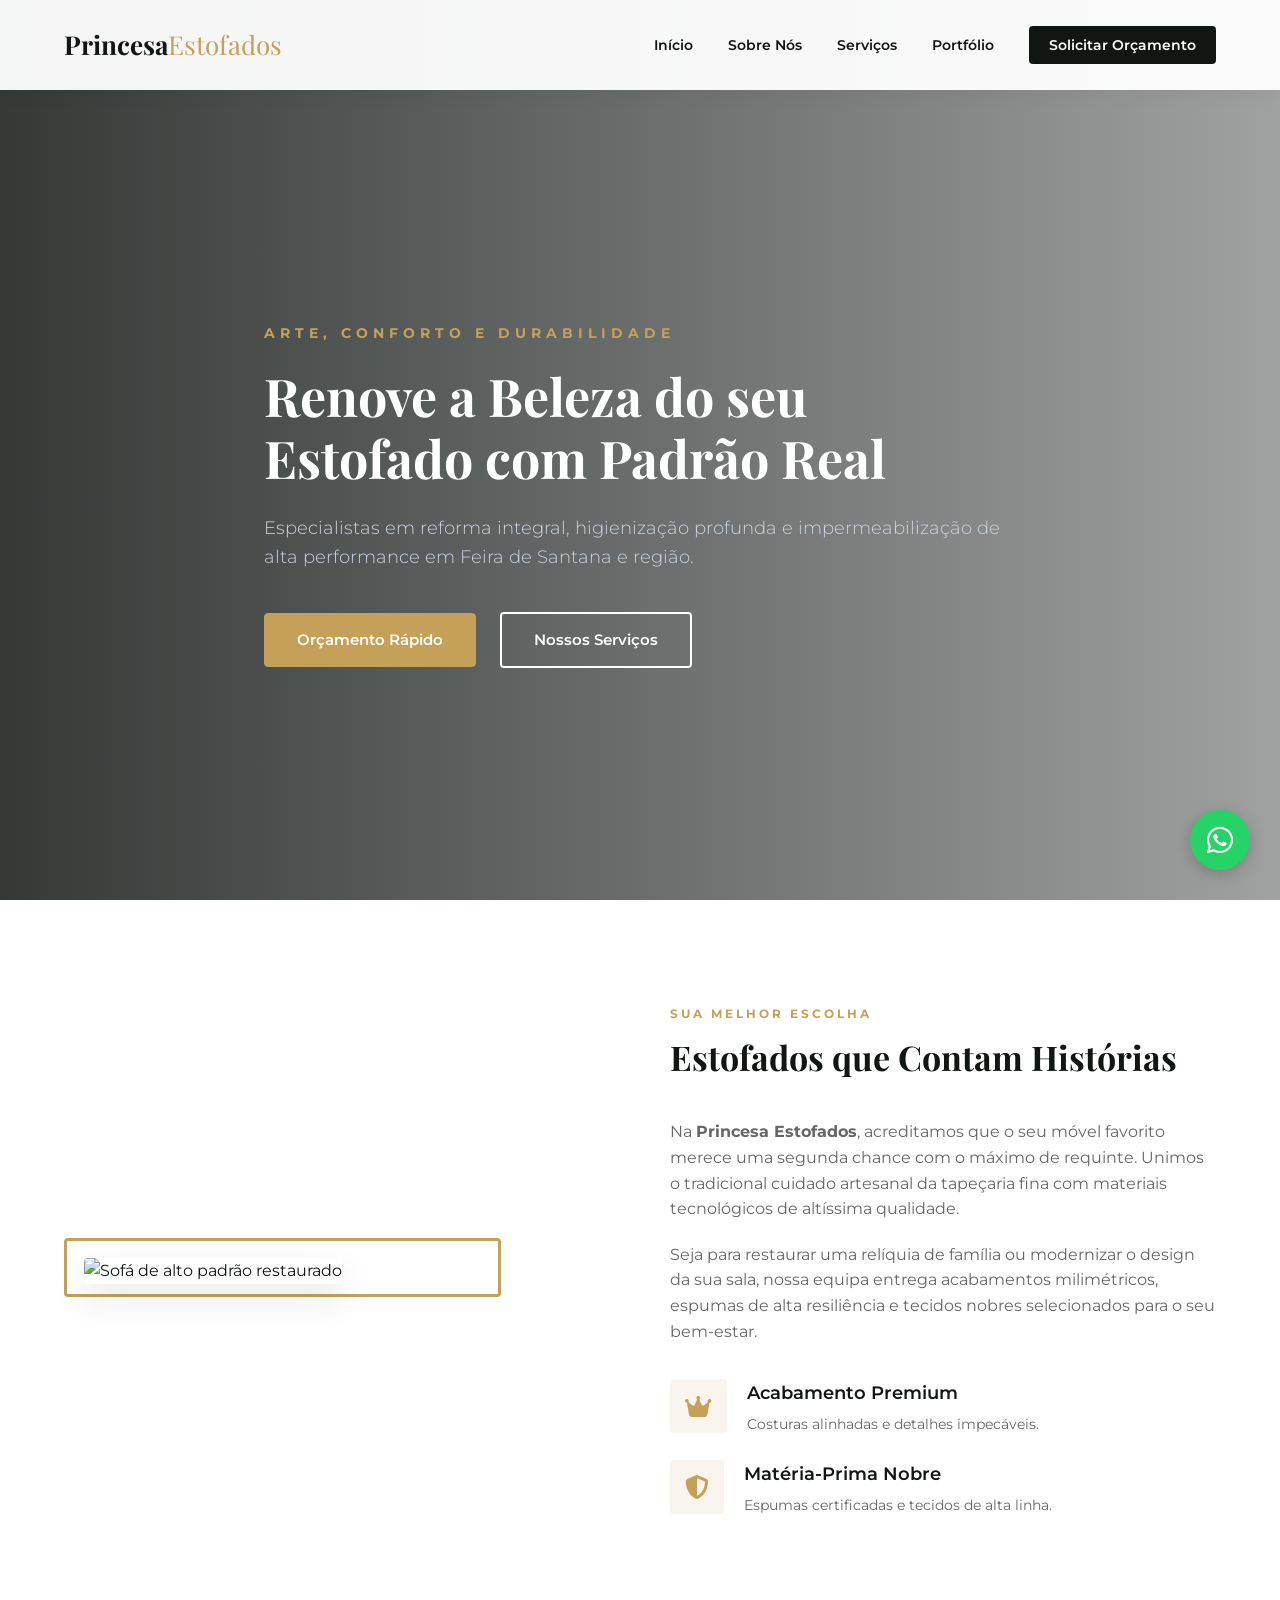
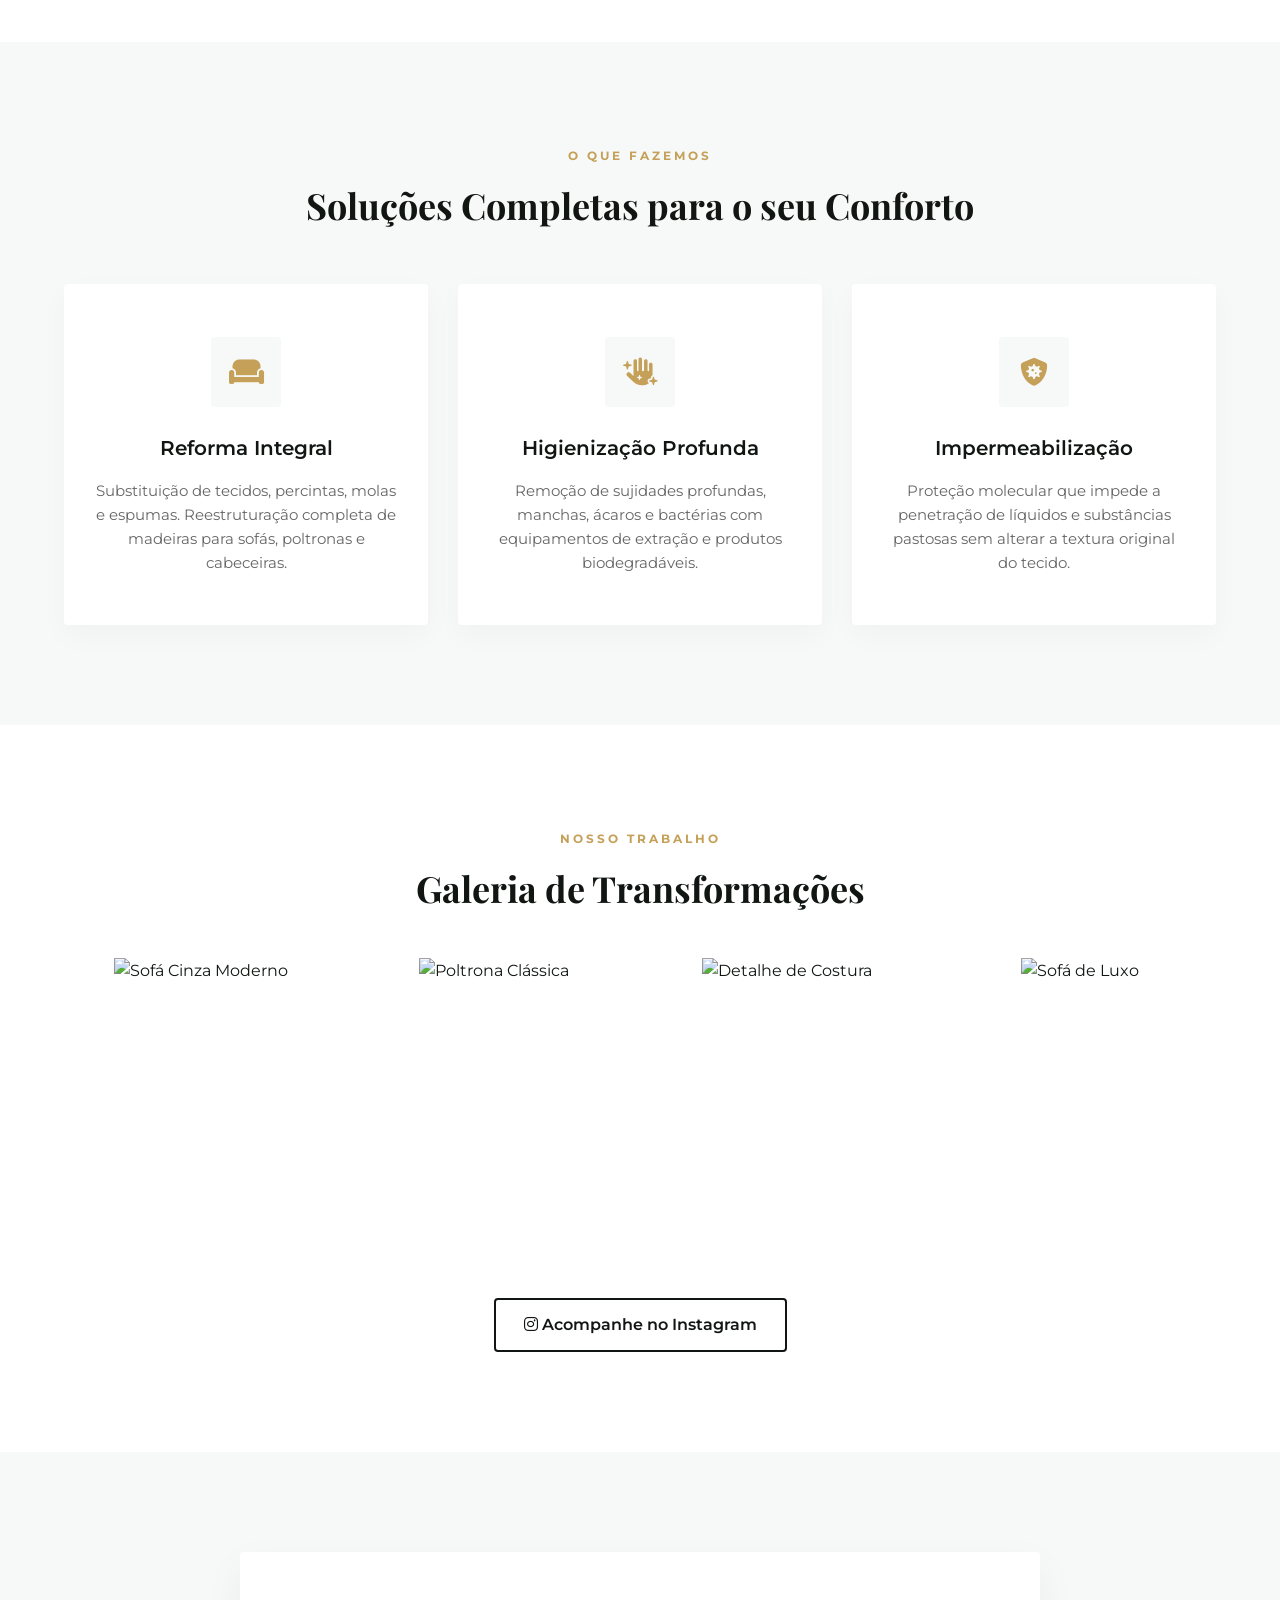
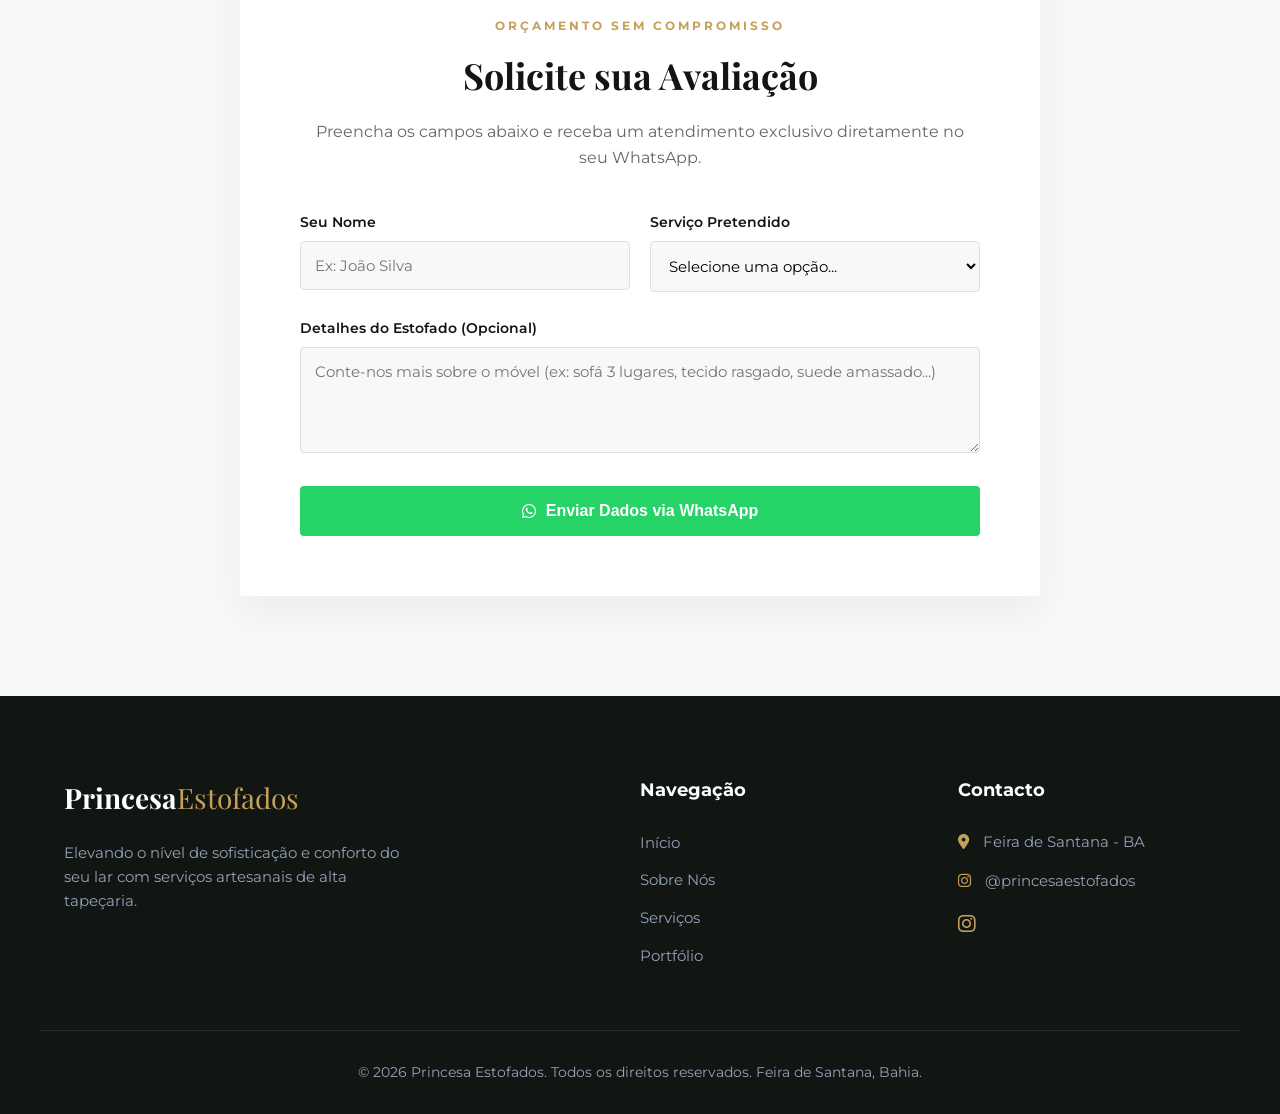
==== index.html @ c678a800 "Add files via upload" ====
<!DOCTYPE html>
<html lang="pt-BR">
<head>
    <meta charset="UTF-8">
    <meta name="viewport" content="width=device-width, initial-scale=1.0">
    <title>Princesa Estofados | Alto Padrão em Reforma e Higienização</title>
    <link rel="stylesheet" href="style.css">
    <!-- Google Fonts -->
    <link rel="preconnect" href="https://fonts.googleapis.com">
    <link rel="preconnect" href="https://fonts.gstatic.com" crossorigin>
    <link href="https://fonts.googleapis.com/css2?family=Montserrat:wght@300;400;500;600;700&family=Playfair+Display:ital,wght@0,400;0,600;0,700;1,400&display=swap" rel="stylesheet">
    <!-- Font Awesome Icons -->
    <link rel="stylesheet" href="https://cdnjs.cloudflare.com/ajax/libs/font-awesome/6.4.0/css/all.min.css">
</head>
<body>

    <!-- Navbar -->
    <header id="navbar">
        <div class="container nav-container">
            <div class="logo">
                <h1>Princesa<span>Estofados</span></h1>
            </div>
            <nav>
                <ul class="nav-links">
                    <li><a href="#home">Início</a></li>
                    <li><a href="#sobre">Sobre Nós</a></li>
                    <li><a href="#servicos">Serviços</a></li>
                    <li><a href="#galeria">Portfólio</a></li>
                    <li><a href="#orcamento" class="btn-nav">Solicitar Orçamento</a></li>
                </ul>
            </nav>
            <div class="menu-toggle" id="mobile-menu">
                <i class="fas fa-bars"></i>
            </div>
        </div>
    </header>

    <!-- Hero Section -->
    <section id="home" class="hero">
        <div class="hero-overlay"></div>
        <div class="container hero-content">
            <span class="hero-subtitle">Arte, Conforto e Durabilidade</span>
            <h1>Renove a Beleza do seu Estofado com Padrão Real</h1>
            <p>Especialistas em reforma integral, higienização profunda e impermeabilização de alta performance em Feira de Santana e região.</p>
            <div class="hero-buttons">
                <a href="#orcamento" class="btn-primary">Orçamento Rápido</a>
                <a href="#servicos" class="btn-outline">Nossos Serviços</a>
            </div>
        </div>
    </section>

    <!-- Sobre Nós Section -->
    <section id="sobre" class="section">
        <div class="container about-container">
            <div class="about-img-box">
                <div class="img-accent"></div>
                <img src="https://images.unsplash.com/photo-1555041469-a586c61ea9bc?ixlib=rb-4.0.3&auto=format&fit=crop&w=1000&q=80" alt="Sofá de alto padrão restaurado" class="about-img">
            </div>
            <div class="about-text-box">
                <span class="section-tag">Sua Melhor Escolha</span>
                <h2 class="section-title">Estofados que Contam Histórias</h2>
                <p>Na <strong>Princesa Estofados</strong>, acreditamos que o seu móvel favorito merece uma segunda chance com o máximo de requinte. Unimos o tradicional cuidado artesanal da tapeçaria fina com materiais tecnológicos de altíssima qualidade.</p>
                <p>Seja para restaurar uma relíquia de família ou modernizar o design da sua sala, nossa equipa entrega acabamentos milimétricos, espumas de alta resiliência e tecidos nobres selecionados para o seu bem-estar.</p>
                
                <div class="differentials">
                    <div class="diff-item">
                        <i class="fas fa-crown"></i>
                        <div>
                            <h4>Acabamento Premium</h4>
                            <p>Costuras alinhadas e detalhes impecáveis.</p>
                        </div>
                    </div>
                    <div class="diff-item">
                        <i class="fas fa-shield-alt"></i>
                        <div>
                            <h4>Matéria-Prima Nobre</h4>
                            <p>Espumas certificadas e tecidos de alta linha.</p>
                        </div>
                    </div>
                </div>
            </div>
        </div>
    </section>

    <!-- Serviços Section -->
    <section id="servicos" class="section bg-light">
        <div class="container text-center">
            <span class="section-tag">O Que Fazemos</span>
            <h2 class="section-title">Soluções Completas para o seu Conforto</h2>
            
            <div class="services-grid">
                <div class="service-card">
                    <div class="icon-box"><i class="fas fa-couch"></i></div>
                    <h3>Reforma Integral</h3>
                    <p>Substituição de tecidos, percintas, molas e espumas. Reestruturação completa de madeiras para sofás, poltronas e cabeceiras.</p>
                </div>
                <div class="service-card">
                    <div class="icon-box"><i class="fas fa-hand-sparkles"></i></div>
                    <h3>Higienização Profunda</h3>
                    <p>Remoção de sujidades profundas, manchas, ácaros e bactérias com equipamentos de extração e produtos biodegradáveis.</p>
                </div>
                <div class="service-card">
                    <div class="icon-box"><i class="fas fa-shield-virus"></i></div>
                    <h3>Impermeabilização</h3>
                    <p>Proteção molecular que impede a penetração de líquidos e substâncias pastosas sem alterar a textura original do tecido.</p>
                </div>
            </div>
        </div>
    </section>

    <!-- Portfólio / Galeria Section -->
    <section id="galeria" class="section">
        <div class="container text-center">
            <span class="section-tag">Nosso Trabalho</span>
            <h2 class="section-title">Galeria de Transformações</h2>
            
            <div class="gallery-grid">
                <div class="gallery-item">
                    <img src="https://images.unsplash.com/photo-1493663284031-b7e3aefcae8e?ixlib=rb-4.0.3&auto=format&fit=crop&w=600&q=80" alt="Sofá Cinza Moderno">
                    <div class="gallery-overlay"><span>Design Contemporâneo</span></div>
                </div>
                <div class="gallery-item">
                    <img src="https://images.unsplash.com/photo-1505693314120-0d443867891c?ixlib=rb-4.0.3&auto=format&fit=crop&w=600&q=80" alt="Poltrona Clássica">
                    <div class="gallery-overlay"><span>Restauração Clássica</span></div>
                </div>
                <div class="gallery-item">
                    <img src="https://images.unsplash.com/photo-1540574163026-643ea20d25b5?ixlib=rb-4.0.3&auto=format&fit=crop&w=600&q=80" alt="Detalhe de Costura">
                    <div class="gallery-overlay"><span>Acabamento Premium</span></div>
                </div>
                <div class="gallery-item">
                    <img src="https://images.unsplash.com/photo-1550226891-ef816aed4a98?ixlib=rb-4.0.3&auto=format&fit=crop&w=600&q=80" alt="Sofá de Luxo">
                    <div class="gallery-overlay"><span>Estofados Sob Medida</span></div>
                </div>
            </div>
            
            <div class="mt-4">
                <a href="https://instagram.com/princesaestofados" target="_blank" class="btn-instagram">
                    <i class="fab fa-instagram"></i> Acompanhe no Instagram
                </a>
            </div>
        </div>
    </section>

    <!-- Orçamento Section -->
    <section id="orcamento" class="section bg-light">
        <div class="container">
            <div class="form-wrapper">
                <div class="text-center">
                    <span class="section-tag">Orçamento Sem Compromisso</span>
                    <h2 class="section-title">Solicite sua Avaliação</h2>
                    <p class="form-subtitle">Preencha os campos abaixo e receba um atendimento exclusivo diretamente no seu WhatsApp.</p>
                </div>
                
                <form id="whatsappForm">
                    <div class="form-row">
                        <div class="form-group">
                            <label for="name">Seu Nome</label>
                            <input type="text" id="name" placeholder="Ex: João Silva" required>
                        </div>
                        <div class="form-group">
                            <label for="service">Serviço Pretendido</label>
                            <select id="service" required>
                                <option value="" disabled selected>Selecione uma opção...</option>
                                <option value="Reforma Completa">Reforma Completa</option>
                                <option value="Higienização Profunda">Higienização Profunda</option>
                                <option value="Impermeabilização">Impermeabilização</option>
                                <option value="Projetos Especiais">Projetos Especiais / Outros</option>
                            </select>
                        </div>
                    </div>
                    <div class="form-group">
                        <label for="message">Detalhes do Estofado (Opcional)</label>
                        <textarea id="message" rows="4" placeholder="Conte-nos mais sobre o móvel (ex: sofá 3 lugares, tecido rasgado, suede amassado...)"></textarea>
                    </div>
                    <button type="submit" class="btn-submit">
                        <i class="fab fa-whatsapp"></i> Enviar Dados via WhatsApp
                    </button>
                </form>
            </div>
        </div>
    </section>

    <!-- Footer -->
    <footer>
        <div class="container footer-grid">
            <div class="footer-brand">
                <h2>Princesa<span>Estofados</span></h2>
                <p>Elevando o nível de sofisticação e conforto do seu lar com serviços artesanais de alta tapeçaria.</p>
            </div>
            <div class="footer-links">
                <h3>Navegação</h3>
                <ul>
                    <li><a href="#home">Início</a></li>
                    <li><a href="#sobre">Sobre Nós</a></li>
                    <li><a href="#servicos">Serviços</a></li>
                    <li><a href="#galeria">Portfólio</a></li>
                </ul>
            </div>
            <div class="footer-contact">
                <h3>Contacto</h3>
                <p><i class="fas fa-map-marker-alt"></i> Feira de Santana - BA</p>
                <p><i class="fab fa-instagram"></i> @princesaestofados</p>
                <div class="footer-social">
                    <a href="https://instagram.com/princesaestofados" target="_blank"><i class="fab fa-instagram"></i></a>
                </div>
            </div>
        </div>
        <div class="footer-bottom">
            <p>&copy; 2026 Princesa Estofados. Todos os direitos reservados. Feira de Santana, Bahia.</p>
        </div>
    </footer>

    <!-- Botão Flutuante WhatsApp -->
    <a href="https://wa.me/5575999999999" class="whatsapp-float" target="_blank" rel="noopener noreferrer" title="Fale Conosco no WhatsApp">
        <i class="fab fa-whatsapp"></i>
    </a>

    <script src="script.js"></script>
</body>
</html>
---- style.css ----
/* CSS RESET & VARS */
:root {
    --primary: #c5a059;       /* Dourado Soft / Champanhe */
    --primary-dark: #aa8441;
    --dark: #111613;          /* Grafite Escuro */
    --light-bg: #f7f9f8;      /* Fundo Claro Elegante */
    --white: #ffffff;
    --grey: #666666;
    --light-grey: #e0e0e0;
    --success: #25d366;       /* WhatsApp Green */
    --font-sans: 'Montserrat', sans-serif;
    --font-serif: 'Playfair Display', serif;
    --transition: all 0.4s cubic-bezier(0.25, 0.46, 0.45, 0.94);
}

* {
    margin: 0;
    padding: 0;
    box-sizing: border-box;
}

html {
    scroll-behavior: smooth;
}

body {
    font-family: var(--font-sans);
    color: var(--dark);
    background-color: var(--white);
    line-height: 1.6;
    overflow-x: hidden;
}

.container {
    max-width: 1200px;
    margin: 0 auto;
    padding: 0 24px;
}

section {
    position: relative;
}

.section {
    padding: 100px 0;
}

.bg-light {
    background-color: var(--light-bg);
}

.text-center {
    text-align: center;
}

.mt-4 {
    margin-top: 2.5rem;
}

/* TYPOGRAPHY ELEMENTS */
.section-tag {
    display: inline-block;
    font-size: 12px;
    text-transform: uppercase;
    letter-spacing: 3px;
    color: var(--primary);
    font-weight: 700;
    margin-bottom: 12px;
}

.section-title {
    font-family: var(--font-serif);
    font-size: 36px;
    font-weight: 700;
    margin-bottom: 40px;
    position: relative;
}

/* BUTTONS */
.btn-primary {
    background-color: var(--primary);
    color: var(--white);
    padding: 14px 32px;
    border-radius: 4px;
    text-decoration: none;
    font-weight: 600;
    font-size: 15px;
    display: inline-block;
    transition: var(--transition);
    border: 1px solid var(--primary);
}

.btn-primary:hover {
    background-color: var(--primary-dark);
    border-color: var(--primary-dark);
    transform: translateY(-2px);
    box-shadow: 0 8px 20px rgba(197, 160, 89, 0.3);
}

.btn-outline {
    background-color: transparent;
    color: var(--white);
    padding: 14px 32px;
    border-radius: 4px;
    text-decoration: none;
    font-weight: 600;
    font-size: 15px;
    display: inline-block;
    transition: var(--transition);
    border: 2px solid var(--white);
}

.btn-outline:hover {
    background-color: var(--white);
    color: var(--dark);
    transform: translateY(-2px);
}

/* NAVBAR */
header {
    background-color: rgba(255, 255, 255, 0.95);
    position: fixed;
    top: 0;
    left: 0;
    width: 100%;
    z-index: 1000;
    box-shadow: 0 2px 20px rgba(0, 0, 0, 0.05);
    transition: var(--transition);
}

header.scrolled {
    background-color: var(--white);
    padding: 5px 0;
    box-shadow: 0 4px 30px rgba(0, 0, 0, 0.08);
}

.nav-container {
    display: flex;
    justify-content: space-between;
    align-items: center;
    height: 90px;
    transition: var(--transition);
}

header.scrolled .nav-container {
    height: 70px;
}

.logo h1 {
    font-family: var(--font-serif);
    font-size: 26px;
    font-weight: 700;
    color: var(--dark);
}

.logo h1 span {
    color: var(--primary);
    font-weight: 300;
}

.nav-links {
    display: flex;
    align-items: center;
    list-style: none;
}

.nav-links li a {
    text-decoration: none;
    color: var(--dark);
    font-weight: 600;
    font-size: 14px;
    margin-left: 35px;
    transition: var(--transition);
}

.nav-links li a:hover {
    color: var(--primary);
}

.btn-nav {
    background-color: var(--dark);
    color: var(--white) !important;
    padding: 10px 20px;
    border-radius: 4px;
}

.btn-nav:hover {
    background-color: var(--primary);
}

.menu-toggle {
    display: none;
    font-size: 24px;
    cursor: pointer;
}

/* HERO SECTION */
.hero {
    height: 100vh;
    background: url('https://images.unsplash.com/photo-1512212621149-107ffe572d2f?ixlib=rb-4.0.3&auto=format&fit=crop&w=1920&q=80') center/cover no-repeat;
    display: flex;
    align-items: center;
    color: var(--white);
    padding-top: 90px;
}

.hero-overlay {
    position: absolute;
    top: 0;
    left: 0;
    width: 100%;
    height: 100%;
    background: linear-gradient(to right, rgba(17, 22, 19, 0.85), rgba(17, 22, 19, 0.4));
    z-index: 1;
}

.hero-content {
    position: relative;
    z-index: 2;
    max-width: 800px;
}

.hero-subtitle {
    display: block;
    font-size: 14px;
    text-transform: uppercase;
    letter-spacing: 5px;
    color: var(--primary);
    font-weight: 700;
    margin-bottom: 20px;
}

.hero-content h1 {
    font-family: var(--font-serif);
    font-size: 52px;
    line-height: 1.2;
    margin-bottom: 25px;
}

.hero-content p {
    font-size: 18px;
    margin-bottom: 40px;
    color: #cbd5e1;
    font-weight: 300;
}

.hero-buttons .btn-primary {
    margin-right: 20px;
}

/* SOBRE NÓS */
.about-container {
    display: grid;
    grid-template-columns: 1fr 1fr;
    gap: 60px;
    align-items: center;
}

.about-img-box {
    position: relative;
    padding: 20px;
}

.img-accent {
    position: absolute;
    top: 0;
    left: 0;
    width: 80%;
    height: 90%;
    border: 3px solid var(--primary);
    z-index: 1;
    border-radius: 4px;
}

.about-img {
    width: 100%;
    height: 450px;
    object-fit: cover;
    position: relative;
    z-index: 2;
    border-radius: 4px;
    box-shadow: 0 15px 35px rgba(0,0,0,0.1);
}

.about-text-box h2 {
    font-size: 34px;
    line-height: 1.3;
}

.about-text-box p {
    color: var(--grey);
    margin-bottom: 20px;
}

.differentials {
    margin-top: 35px;
}

.diff-item {
    display: flex;
    align-items: flex-start;
    margin-bottom: 25px;
}

.diff-item i {
    font-size: 24px;
    color: var(--primary);
    background: rgba(197, 160, 89, 0.1);
    padding: 15px;
    border-radius: 4px;
    margin-right: 20px;
}

.diff-item h4 {
    font-size: 18px;
    font-weight: 600;
    margin-bottom: 5px;
}

.diff-item p {
    font-size: 14px;
    margin-bottom: 0;
}

/* SERVIÇOS */
.services-grid {
    display: grid;
    grid-template-columns: repeat(3, 1fr);
    gap: 30px;
    margin-top: 50px;
}

.service-card {
    background-color: var(--white);
    padding: 50px 30px;
    border-radius: 4px;
    box-shadow: 0 10px 30px rgba(0,0,0,0.03);
    transition: var(--transition);
    border-top: 3px solid transparent;
}

.service-card:hover {
    transform: translateY(-10px);
    border-top-color: var(--primary);
    box-shadow: 0 20px 40px rgba(0,0,0,0.08);
}

.icon-box {
    width: 70px;
    height: 70px;
    background-color: var(--light-bg);
    color: var(--primary);
    display: flex;
    align-items: center;
    justify-content: center;
    font-size: 28px;
    margin: 0 auto 25px;
    border-radius: 4px;
    transition: var(--transition);
}

.service-card:hover .icon-box {
    background-color: var(--primary);
    color: var(--white);
}

.service-card h3 {
    font-size: 20px;
    margin-bottom: 15px;
    font-weight: 600;
}

.service-card p {
    font-size: 15px;
    color: var(--grey);
}

/* PORTFÓLIO / GALERIA */
.gallery-grid {
    display: grid;
    grid-template-columns: repeat(4, 1fr);
    gap: 20px;
    margin-top: 40px;
}

.gallery-item {
    position: relative;
    height: 300px;
    overflow: hidden;
    border-radius: 4px;
}

.gallery-item img {
    width: 100%;
    height: 100%;
    object-fit: cover;
    transition: var(--transition);
}

.gallery-overlay {
    position: absolute;
    top: 0;
    left: 0;
    width: 100%;
    height: 100%;
    background-color: rgba(17, 22, 19, 0.7);
    display: flex;
    align-items: center;
    justify-content: center;
    opacity: 0;
    transition: var(--transition);
}

.gallery-overlay span {
    color: var(--white);
    font-weight: 600;
    border-bottom: 2px solid var(--primary);
    padding-bottom: 5px;
}

.gallery-item:hover img {
    transform: scale(1.1);
}

.gallery-item:hover .gallery-overlay {
    opacity: 1;
}

.btn-instagram {
    background-color: transparent;
    color: var(--dark);
    border: 2px solid var(--dark);
    padding: 12px 28px;
    text-decoration: none;
    font-weight: 600;
    border-radius: 4px;
    display: inline-block;
    transition: var(--transition);
}

.btn-instagram:hover {
    background-color: var(--dark);
    color: var(--white);
}

/* FORMULÁRIO DE ORÇAMENTO */
.form-wrapper {
    max-width: 800px;
    margin: 0 auto;
    background-color: var(--white);
    padding: 60px;
    border-radius: 4px;
    box-shadow: 0 15px 40px rgba(0,0,0,0.05);
}

.form-subtitle {
    color: var(--grey);
    margin-top: -25px;
    margin-bottom: 40px;
}

.form-row {
    display: grid;
    grid-template-columns: 1fr 1fr;
    gap: 20px;
}

.form-group {
    margin-bottom: 25px;
}

.form-group label {
    display: block;
    font-size: 14px;
    font-weight: 600;
    margin-bottom: 8px;
}

.form-group input, .form-group select, .form-group textarea {
    width: 100%;
    padding: 14px;
    border: 1px solid var(--light-grey);
    background-color: var(--light-bg);
    border-radius: 4px;
    font-family: var(--font-sans);
    font-size: 15px;
    transition: var(--transition);
}

.form-group input:focus, .form-group select:focus, .form-group textarea:focus {
    outline: none;
    border-color: var(--primary);
    background-color: var(--white);
    box-shadow: 0 0 0 4px rgba(197, 160, 89, 0.1);
}

.btn-submit {
    width: 100%;
    background-color: var(--success);
    color: var(--white);
    border: none;
    padding: 16px;
    font-size: 16px;
    font-weight: 700;
    border-radius: 4px;
    cursor: pointer;
    transition: var(--transition);
    display: flex;
    align-items: center;
    justify-content: center;
    gap: 10px;
}

.btn-submit:hover {
    background-color: #1ebe57;
    transform: translateY(-2px);
    box-shadow: 0 10px 20px rgba(37, 211, 102, 0.25);
}

/* FOOTER */
footer {
    background-color: var(--dark);
    color: #94a3b8;
    padding: 80px 0 30px;
}

.footer-grid {
    display: grid;
    grid-template-columns: 2fr 1fr 1fr;
    gap: 60px;
    padding-bottom: 50px;
    border-bottom: 1px solid #27312c;
}

.footer-brand h2 {
    font-family: var(--font-serif);
    color: var(--white);
    font-size: 28px;
    margin-bottom: 20px;
}

.footer-brand h2 span {
    color: var(--primary);
    font-weight: 300;
}

.footer-brand p {
    font-size: 15px;
    max-width: 350px;
}

.footer-links h3, .footer-contact h3 {
    color: var(--white);
    font-size: 18px;
    margin-bottom: 25px;
    position: relative;
}

.footer-links ul {
    list-style: none;
}

.footer-links ul li {
    margin-bottom: 12px;
}

.footer-links ul li a {
    color: #94a3b8;
    text-decoration: none;
    transition: var(--transition);
    font-size: 15px;
}

.footer-links ul li a:hover {
    color: var(--primary);
    padding-left: 5px;
}

.footer-contact p {
    font-size: 15px;
    margin-bottom: 15px;
}

.footer-contact i {
    color: var(--primary);
    margin-right: 10px;
}

.footer-social a {
    color: var(--white);
    font-size: 20px;
    transition: var(--transition);
}

.footer-social a:hover {
    color: var(--primary);
}

.footer-bottom {
    text-align: center;
    padding-top: 30px;
    font-size: 14px;
}

/* WHATSAPP FLOAT BUTTON */
.whatsapp-float {
    position: fixed;
    width: 60px;
    height: 60px;
    bottom: 30px;
    right: 30px;
    background-color: var(--success);
    color: var(--white);
    border-radius: 50%;
    display: flex;
    align-items: center;
    justify-content: center;
    font-size: 30px;
    box-shadow: 0 4px 15px rgba(0,0,0,0.2);
    z-index: 999;
    text-decoration: none;
    transition: var(--transition);
}

.whatsapp-float:hover {
    transform: scale(1.1);
    background-color: #1be15b;
}

/* RESPONSIVENESS */
@media (max-width: 1024px) {
    .gallery-grid { grid-template-columns: repeat(2, 1fr); }
    .about-container { grid-template-columns: 1fr; gap: 40px; }
    .about-img { height: 350px; }
    .services-grid { grid-template-columns: 1fr; gap: 20px; }
}

@media (max-width: 768px) {
    .nav-links {
        display: none; /* Mobile logic can toggle class */
    }
    .hero-content h1 { font-size: 38px; }
    .form-row { grid-template-columns: 1fr; gap: 0; }
    .form-wrapper { padding: 30px 20px; }
    .footer-grid { grid-template-columns: 1fr; gap: 40px; }
}
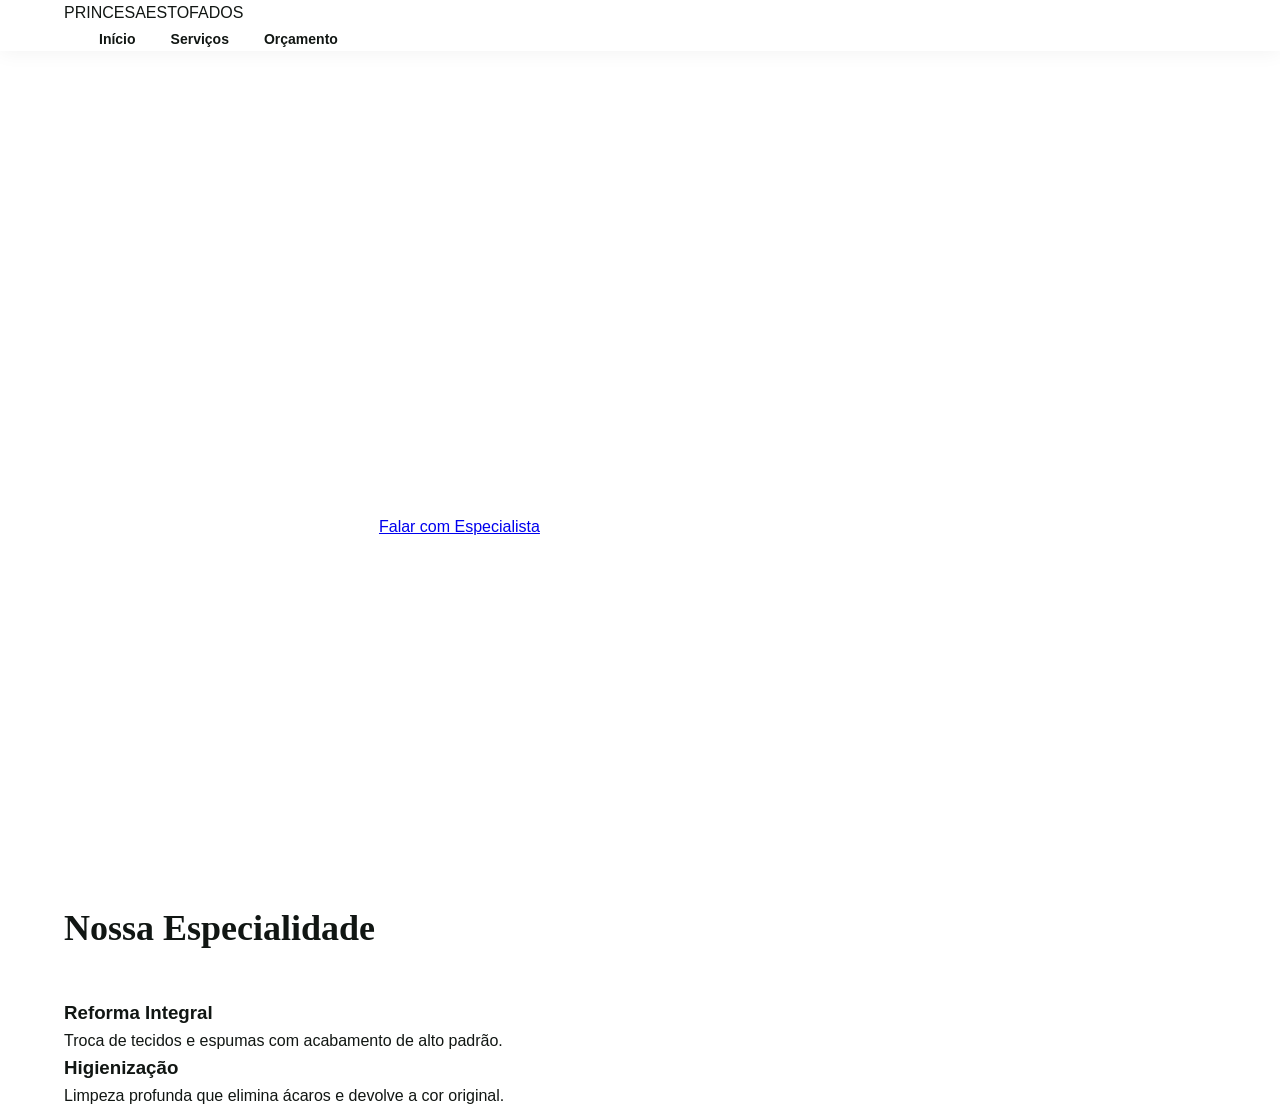
==== commit f156873f: "Rename index.html.html to index.html" ====
--- a/index.html
+++ b/index.html
@@ -3,217 +3,48 @@
 <head>
     <meta charset="UTF-8">
     <meta name="viewport" content="width=device-width, initial-scale=1.0">
-    <title>Princesa Estofados | Alto Padrão em Reforma e Higienização</title>
+    <title>Princesa Estofados | Estética e Reforma</title>
     <link rel="stylesheet" href="style.css">
-    <!-- Google Fonts -->
-    <link rel="preconnect" href="https://fonts.googleapis.com">
-    <link rel="preconnect" href="https://fonts.gstatic.com" crossorigin>
-    <link href="https://fonts.googleapis.com/css2?family=Montserrat:wght@300;400;500;600;700&family=Playfair+Display:ital,wght@0,400;0,600;0,700;1,400&display=swap" rel="stylesheet">
-    <!-- Font Awesome Icons -->
-    <link rel="stylesheet" href="https://cdnjs.cloudflare.com/ajax/libs/font-awesome/6.4.0/css/all.min.css">
+    <link href="https://fonts.googleapis.com/css2?family=Sora:wght@400;600;800&family=Inter:wght@300;400;600&display=swap" rel="stylesheet">
 </head>
 <body>
 
-    <!-- Navbar -->
-    <header id="navbar">
-        <div class="container nav-container">
-            <div class="logo">
-                <h1>Princesa<span>Estofados</span></h1>
-            </div>
-            <nav>
-                <ul class="nav-links">
-                    <li><a href="#home">Início</a></li>
-                    <li><a href="#sobre">Sobre Nós</a></li>
-                    <li><a href="#servicos">Serviços</a></li>
-                    <li><a href="#galeria">Portfólio</a></li>
-                    <li><a href="#orcamento" class="btn-nav">Solicitar Orçamento</a></li>
-                </ul>
-            </nav>
-            <div class="menu-toggle" id="mobile-menu">
-                <i class="fas fa-bars"></i>
-            </div>
-        </div>
+    <header>
+        <nav class="container">
+            <div class="logo">PRINCESA<span>ESTOFADOS</span></div>
+            <ul class="nav-links">
+                <li><a href="#home">Início</a></li>
+                <li><a href="#servicos">Serviços</a></li>
+                <li><a href="#contato" class="btn-cta">Orçamento</a></li>
+            </ul>
+        </nav>
     </header>
 
-    <!-- Hero Section -->
-    <section id="home" class="hero">
-        <div class="hero-overlay"></div>
-        <div class="container hero-content">
-            <span class="hero-subtitle">Arte, Conforto e Durabilidade</span>
-            <h1>Renove a Beleza do seu Estofado com Padrão Real</h1>
-            <p>Especialistas em reforma integral, higienização profunda e impermeabilização de alta performance em Feira de Santana e região.</p>
-            <div class="hero-buttons">
-                <a href="#orcamento" class="btn-primary">Orçamento Rápido</a>
-                <a href="#servicos" class="btn-outline">Nossos Serviços</a>
+    <main id="home">
+        <section class="hero">
+            <div class="container">
+                <h1>O conforto que você merece, <span>renovado.</span></h1>
+                <p>Especialistas em tapeçaria premium e higienização em Feira de Santana.</p>
+                <a href="#contato" class="btn-hero">Falar com Especialista</a>
             </div>
-        </div>
-    </section>
+        </section>
 
-    <!-- Sobre Nós Section -->
-    <section id="sobre" class="section">
-        <div class="container about-container">
-            <div class="about-img-box">
-                <div class="img-accent"></div>
-                <img src="https://images.unsplash.com/photo-1555041469-a586c61ea9bc?ixlib=rb-4.0.3&auto=format&fit=crop&w=1000&q=80" alt="Sofá de alto padrão restaurado" class="about-img">
-            </div>
-            <div class="about-text-box">
-                <span class="section-tag">Sua Melhor Escolha</span>
-                <h2 class="section-title">Estofados que Contam Histórias</h2>
-                <p>Na <strong>Princesa Estofados</strong>, acreditamos que o seu móvel favorito merece uma segunda chance com o máximo de requinte. Unimos o tradicional cuidado artesanal da tapeçaria fina com materiais tecnológicos de altíssima qualidade.</p>
-                <p>Seja para restaurar uma relíquia de família ou modernizar o design da sua sala, nossa equipa entrega acabamentos milimétricos, espumas de alta resiliência e tecidos nobres selecionados para o seu bem-estar.</p>
-                
-                <div class="differentials">
-                    <div class="diff-item">
-                        <i class="fas fa-crown"></i>
-                        <div>
-                            <h4>Acabamento Premium</h4>
-                            <p>Costuras alinhadas e detalhes impecáveis.</p>
-                        </div>
-                    </div>
-                    <div class="diff-item">
-                        <i class="fas fa-shield-alt"></i>
-                        <div>
-                            <h4>Matéria-Prima Nobre</h4>
-                            <p>Espumas certificadas e tecidos de alta linha.</p>
-                        </div>
-                    </div>
+        <section id="servicos" class="container section-padding">
+            <h2 class="section-title">Nossa Especialidade</h2>
+            <div class="grid">
+                <div class="card">
+                    <div class="card-icon"></div>
+                    <h3>Reforma Integral</h3>
+                    <p>Troca de tecidos e espumas com acabamento de alto padrão.</p>
+                </div>
+                <div class="card">
+                    <div class="card-icon"></div>
+                    <h3>Higienização</h3>
+                    <p>Limpeza profunda que elimina ácaros e devolve a cor original.</p>
                 </div>
             </div>
-        </div>
-    </section>
-
-    <!-- Serviços Section -->
-    <section id="servicos" class="section bg-light">
-        <div class="container text-center">
-            <span class="section-tag">O Que Fazemos</span>
-            <h2 class="section-title">Soluções Completas para o seu Conforto</h2>
-            
-            <div class="services-grid">
-                <div class="service-card">
-                    <div class="icon-box"><i class="fas fa-couch"></i></div>
-                    <h3>Reforma Integral</h3>
-                    <p>Substituição de tecidos, percintas, molas e espumas. Reestruturação completa de madeiras para sofás, poltronas e cabeceiras.</p>
-                </div>
-                <div class="service-card">
-                    <div class="icon-box"><i class="fas fa-hand-sparkles"></i></div>
-                    <h3>Higienização Profunda</h3>
-                    <p>Remoção de sujidades profundas, manchas, ácaros e bactérias com equipamentos de extração e produtos biodegradáveis.</p>
-                </div>
-                <div class="service-card">
-                    <div class="icon-box"><i class="fas fa-shield-virus"></i></div>
-                    <h3>Impermeabilização</h3>
-                    <p>Proteção molecular que impede a penetração de líquidos e substâncias pastosas sem alterar a textura original do tecido.</p>
-                </div>
-            </div>
-        </div>
-    </section>
-
-    <!-- Portfólio / Galeria Section -->
-    <section id="galeria" class="section">
-        <div class="container text-center">
-            <span class="section-tag">Nosso Trabalho</span>
-            <h2 class="section-title">Galeria de Transformações</h2>
-            
-            <div class="gallery-grid">
-                <div class="gallery-item">
-                    <img src="https://images.unsplash.com/photo-1493663284031-b7e3aefcae8e?ixlib=rb-4.0.3&auto=format&fit=crop&w=600&q=80" alt="Sofá Cinza Moderno">
-                    <div class="gallery-overlay"><span>Design Contemporâneo</span></div>
-                </div>
-                <div class="gallery-item">
-                    <img src="https://images.unsplash.com/photo-1505693314120-0d443867891c?ixlib=rb-4.0.3&auto=format&fit=crop&w=600&q=80" alt="Poltrona Clássica">
-                    <div class="gallery-overlay"><span>Restauração Clássica</span></div>
-                </div>
-                <div class="gallery-item">
-                    <img src="https://images.unsplash.com/photo-1540574163026-643ea20d25b5?ixlib=rb-4.0.3&auto=format&fit=crop&w=600&q=80" alt="Detalhe de Costura">
-                    <div class="gallery-overlay"><span>Acabamento Premium</span></div>
-                </div>
-                <div class="gallery-item">
-                    <img src="https://images.unsplash.com/photo-1550226891-ef816aed4a98?ixlib=rb-4.0.3&auto=format&fit=crop&w=600&q=80" alt="Sofá de Luxo">
-                    <div class="gallery-overlay"><span>Estofados Sob Medida</span></div>
-                </div>
-            </div>
-            
-            <div class="mt-4">
-                <a href="https://instagram.com/princesaestofados" target="_blank" class="btn-instagram">
-                    <i class="fab fa-instagram"></i> Acompanhe no Instagram
-                </a>
-            </div>
-        </div>
-    </section>
-
-    <!-- Orçamento Section -->
-    <section id="orcamento" class="section bg-light">
-        <div class="container">
-            <div class="form-wrapper">
-                <div class="text-center">
-                    <span class="section-tag">Orçamento Sem Compromisso</span>
-                    <h2 class="section-title">Solicite sua Avaliação</h2>
-                    <p class="form-subtitle">Preencha os campos abaixo e receba um atendimento exclusivo diretamente no seu WhatsApp.</p>
-                </div>
-                
-                <form id="whatsappForm">
-                    <div class="form-row">
-                        <div class="form-group">
-                            <label for="name">Seu Nome</label>
-                            <input type="text" id="name" placeholder="Ex: João Silva" required>
-                        </div>
-                        <div class="form-group">
-                            <label for="service">Serviço Pretendido</label>
-                            <select id="service" required>
-                                <option value="" disabled selected>Selecione uma opção...</option>
-                                <option value="Reforma Completa">Reforma Completa</option>
-                                <option value="Higienização Profunda">Higienização Profunda</option>
-                                <option value="Impermeabilização">Impermeabilização</option>
-                                <option value="Projetos Especiais">Projetos Especiais / Outros</option>
-                            </select>
-                        </div>
-                    </div>
-                    <div class="form-group">
-                        <label for="message">Detalhes do Estofado (Opcional)</label>
-                        <textarea id="message" rows="4" placeholder="Conte-nos mais sobre o móvel (ex: sofá 3 lugares, tecido rasgado, suede amassado...)"></textarea>
-                    </div>
-                    <button type="submit" class="btn-submit">
-                        <i class="fab fa-whatsapp"></i> Enviar Dados via WhatsApp
-                    </button>
-                </form>
-            </div>
-        </div>
-    </section>
-
-    <!-- Footer -->
-    <footer>
-        <div class="container footer-grid">
-            <div class="footer-brand">
-                <h2>Princesa<span>Estofados</span></h2>
-                <p>Elevando o nível de sofisticação e conforto do seu lar com serviços artesanais de alta tapeçaria.</p>
-            </div>
-            <div class="footer-links">
-                <h3>Navegação</h3>
-                <ul>
-                    <li><a href="#home">Início</a></li>
-                    <li><a href="#sobre">Sobre Nós</a></li>
-                    <li><a href="#servicos">Serviços</a></li>
-                    <li><a href="#galeria">Portfólio</a></li>
-                </ul>
-            </div>
-            <div class="footer-contact">
-                <h3>Contacto</h3>
-                <p><i class="fas fa-map-marker-alt"></i> Feira de Santana - BA</p>
-                <p><i class="fab fa-instagram"></i> @princesaestofados</p>
-                <div class="footer-social">
-                    <a href="https://instagram.com/princesaestofados" target="_blank"><i class="fab fa-instagram"></i></a>
-                </div>
-            </div>
-        </div>
-        <div class="footer-bottom">
-            <p>&copy; 2026 Princesa Estofados. Todos os direitos reservados. Feira de Santana, Bahia.</p>
-        </div>
-    </footer>
-
-    <!-- Botão Flutuante WhatsApp -->
-    <a href="https://wa.me/5575999999999" class="whatsapp-float" target="_blank" rel="noopener noreferrer" title="Fale Conosco no WhatsApp">
-        <i class="fab fa-whatsapp"></i>
-    </a>
+        </section>
+    </main>
 
     <script src="script.js"></script>
 </body>
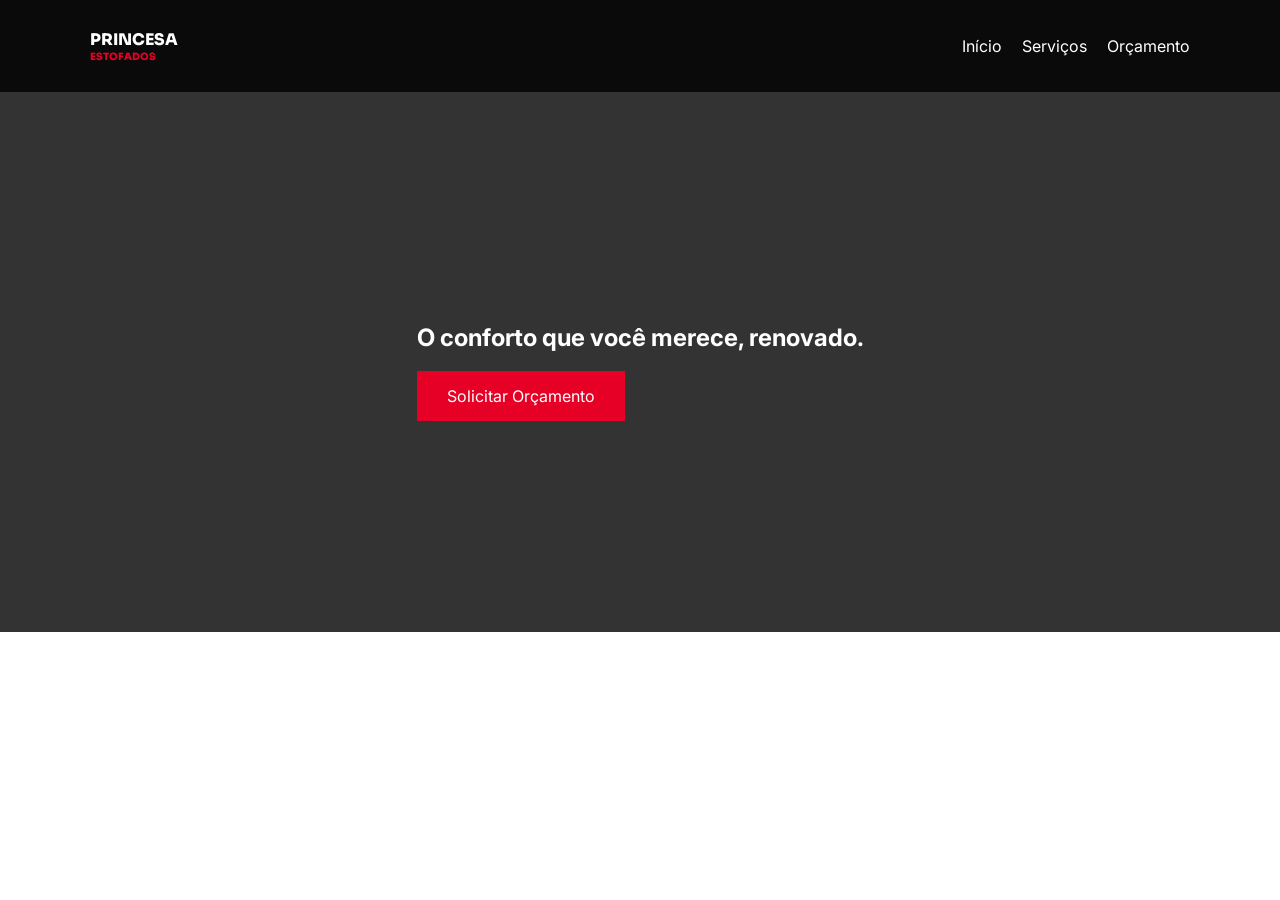
==== commit 043e4d8e: "Add files via upload" ====
--- a/index.html
+++ b/index.html
@@ -3,12 +3,11 @@
 <head>
     <meta charset="UTF-8">
     <meta name="viewport" content="width=device-width, initial-scale=1.0">
-    <title>Princesa Estofados | Estética e Reforma</title>
+    <title>Princesa Estofados</title>
     <link rel="stylesheet" href="style.css">
-    <link href="https://fonts.googleapis.com/css2?family=Sora:wght@400;600;800&family=Inter:wght@300;400;600&display=swap" rel="stylesheet">
+    <link href="https://fonts.googleapis.com/css2?family=Inter:wght@300;400;600&family=Sora:wght@400;600;800&display=swap" rel="stylesheet">
 </head>
 <body>
-
     <header>
         <nav class="container">
             <div class="logo">PRINCESA<span>ESTOFADOS</span></div>
@@ -19,33 +18,14 @@
             </ul>
         </nav>
     </header>
-
     <main id="home">
         <section class="hero">
             <div class="container">
                 <h1>O conforto que você merece, <span>renovado.</span></h1>
-                <p>Especialistas em tapeçaria premium e higienização em Feira de Santana.</p>
-                <a href="#contato" class="btn-hero">Falar com Especialista</a>
-            </div>
-        </section>
-
-        <section id="servicos" class="container section-padding">
-            <h2 class="section-title">Nossa Especialidade</h2>
-            <div class="grid">
-                <div class="card">
-                    <div class="card-icon"></div>
-                    <h3>Reforma Integral</h3>
-                    <p>Troca de tecidos e espumas com acabamento de alto padrão.</p>
-                </div>
-                <div class="card">
-                    <div class="card-icon"></div>
-                    <h3>Higienização</h3>
-                    <p>Limpeza profunda que elimina ácaros e devolve a cor original.</p>
-                </div>
+                <a href="#contato" class="btn-hero">Solicitar Orçamento</a>
             </div>
         </section>
     </main>
-
     <script src="script.js"></script>
 </body>
-</html>
+</html>
--- a/style.css
+++ b/style.css
@@ -1,646 +1,11 @@
-/* CSS RESET & VARS */
-:root {
-    --primary: #c5a059;       /* Dourado Soft / Champanhe */
-    --primary-dark: #aa8441;
-    --dark: #111613;          /* Grafite Escuro */
-    --light-bg: #f7f9f8;      /* Fundo Claro Elegante */
-    --white: #ffffff;
-    --grey: #666666;
-    --light-grey: #e0e0e0;
-    --success: #25d366;       /* WhatsApp Green */
-    --font-sans: 'Montserrat', sans-serif;
-    --font-serif: 'Playfair Display', serif;
-    --transition: all 0.4s cubic-bezier(0.25, 0.46, 0.45, 0.94);
-}
-
-* {
-    margin: 0;
-    padding: 0;
-    box-sizing: border-box;
-}
-
-html {
-    scroll-behavior: smooth;
-}
-
-body {
-    font-family: var(--font-sans);
-    color: var(--dark);
-    background-color: var(--white);
-    line-height: 1.6;
-    overflow-x: hidden;
-}
-
-.container {
-    max-width: 1200px;
-    margin: 0 auto;
-    padding: 0 24px;
-}
-
-section {
-    position: relative;
-}
-
-.section {
-    padding: 100px 0;
-}
-
-.bg-light {
-    background-color: var(--light-bg);
-}
-
-.text-center {
-    text-align: center;
-}
-
-.mt-4 {
-    margin-top: 2.5rem;
-}
-
-/* TYPOGRAPHY ELEMENTS */
-.section-tag {
-    display: inline-block;
-    font-size: 12px;
-    text-transform: uppercase;
-    letter-spacing: 3px;
-    color: var(--primary);
-    font-weight: 700;
-    margin-bottom: 12px;
-}
-
-.section-title {
-    font-family: var(--font-serif);
-    font-size: 36px;
-    font-weight: 700;
-    margin-bottom: 40px;
-    position: relative;
-}
-
-/* BUTTONS */
-.btn-primary {
-    background-color: var(--primary);
-    color: var(--white);
-    padding: 14px 32px;
-    border-radius: 4px;
-    text-decoration: none;
-    font-weight: 600;
-    font-size: 15px;
-    display: inline-block;
-    transition: var(--transition);
-    border: 1px solid var(--primary);
-}
-
-.btn-primary:hover {
-    background-color: var(--primary-dark);
-    border-color: var(--primary-dark);
-    transform: translateY(-2px);
-    box-shadow: 0 8px 20px rgba(197, 160, 89, 0.3);
-}
-
-.btn-outline {
-    background-color: transparent;
-    color: var(--white);
-    padding: 14px 32px;
-    border-radius: 4px;
-    text-decoration: none;
-    font-weight: 600;
-    font-size: 15px;
-    display: inline-block;
-    transition: var(--transition);
-    border: 2px solid var(--white);
-}
-
-.btn-outline:hover {
-    background-color: var(--white);
-    color: var(--dark);
-    transform: translateY(-2px);
-}
-
-/* NAVBAR */
-header {
-    background-color: rgba(255, 255, 255, 0.95);
-    position: fixed;
-    top: 0;
-    left: 0;
-    width: 100%;
-    z-index: 1000;
-    box-shadow: 0 2px 20px rgba(0, 0, 0, 0.05);
-    transition: var(--transition);
-}
-
-header.scrolled {
-    background-color: var(--white);
-    padding: 5px 0;
-    box-shadow: 0 4px 30px rgba(0, 0, 0, 0.08);
-}
-
-.nav-container {
-    display: flex;
-    justify-content: space-between;
-    align-items: center;
-    height: 90px;
-    transition: var(--transition);
-}
-
-header.scrolled .nav-container {
-    height: 70px;
-}
-
-.logo h1 {
-    font-family: var(--font-serif);
-    font-size: 26px;
-    font-weight: 700;
-    color: var(--dark);
-}
-
-.logo h1 span {
-    color: var(--primary);
-    font-weight: 300;
-}
-
-.nav-links {
-    display: flex;
-    align-items: center;
-    list-style: none;
-}
-
-.nav-links li a {
-    text-decoration: none;
-    color: var(--dark);
-    font-weight: 600;
-    font-size: 14px;
-    margin-left: 35px;
-    transition: var(--transition);
-}
-
-.nav-links li a:hover {
-    color: var(--primary);
-}
-
-.btn-nav {
-    background-color: var(--dark);
-    color: var(--white) !important;
-    padding: 10px 20px;
-    border-radius: 4px;
-}
-
-.btn-nav:hover {
-    background-color: var(--primary);
-}
-
-.menu-toggle {
-    display: none;
-    font-size: 24px;
-    cursor: pointer;
-}
-
-/* HERO SECTION */
-.hero {
-    height: 100vh;
-    background: url('https://images.unsplash.com/photo-1512212621149-107ffe572d2f?ixlib=rb-4.0.3&auto=format&fit=crop&w=1920&q=80') center/cover no-repeat;
-    display: flex;
-    align-items: center;
-    color: var(--white);
-    padding-top: 90px;
-}
-
-.hero-overlay {
-    position: absolute;
-    top: 0;
-    left: 0;
-    width: 100%;
-    height: 100%;
-    background: linear-gradient(to right, rgba(17, 22, 19, 0.85), rgba(17, 22, 19, 0.4));
-    z-index: 1;
-}
-
-.hero-content {
-    position: relative;
-    z-index: 2;
-    max-width: 800px;
-}
-
-.hero-subtitle {
-    display: block;
-    font-size: 14px;
-    text-transform: uppercase;
-    letter-spacing: 5px;
-    color: var(--primary);
-    font-weight: 700;
-    margin-bottom: 20px;
-}
-
-.hero-content h1 {
-    font-family: var(--font-serif);
-    font-size: 52px;
-    line-height: 1.2;
-    margin-bottom: 25px;
-}
-
-.hero-content p {
-    font-size: 18px;
-    margin-bottom: 40px;
-    color: #cbd5e1;
-    font-weight: 300;
-}
-
-.hero-buttons .btn-primary {
-    margin-right: 20px;
-}
-
-/* SOBRE NÓS */
-.about-container {
-    display: grid;
-    grid-template-columns: 1fr 1fr;
-    gap: 60px;
-    align-items: center;
-}
-
-.about-img-box {
-    position: relative;
-    padding: 20px;
-}
-
-.img-accent {
-    position: absolute;
-    top: 0;
-    left: 0;
-    width: 80%;
-    height: 90%;
-    border: 3px solid var(--primary);
-    z-index: 1;
-    border-radius: 4px;
-}
-
-.about-img {
-    width: 100%;
-    height: 450px;
-    object-fit: cover;
-    position: relative;
-    z-index: 2;
-    border-radius: 4px;
-    box-shadow: 0 15px 35px rgba(0,0,0,0.1);
-}
-
-.about-text-box h2 {
-    font-size: 34px;
-    line-height: 1.3;
-}
-
-.about-text-box p {
-    color: var(--grey);
-    margin-bottom: 20px;
-}
-
-.differentials {
-    margin-top: 35px;
-}
-
-.diff-item {
-    display: flex;
-    align-items: flex-start;
-    margin-bottom: 25px;
-}
-
-.diff-item i {
-    font-size: 24px;
-    color: var(--primary);
-    background: rgba(197, 160, 89, 0.1);
-    padding: 15px;
-    border-radius: 4px;
-    margin-right: 20px;
-}
-
-.diff-item h4 {
-    font-size: 18px;
-    font-weight: 600;
-    margin-bottom: 5px;
-}
-
-.diff-item p {
-    font-size: 14px;
-    margin-bottom: 0;
-}
-
-/* SERVIÇOS */
-.services-grid {
-    display: grid;
-    grid-template-columns: repeat(3, 1fr);
-    gap: 30px;
-    margin-top: 50px;
-}
-
-.service-card {
-    background-color: var(--white);
-    padding: 50px 30px;
-    border-radius: 4px;
-    box-shadow: 0 10px 30px rgba(0,0,0,0.03);
-    transition: var(--transition);
-    border-top: 3px solid transparent;
-}
-
-.service-card:hover {
-    transform: translateY(-10px);
-    border-top-color: var(--primary);
-    box-shadow: 0 20px 40px rgba(0,0,0,0.08);
-}
-
-.icon-box {
-    width: 70px;
-    height: 70px;
-    background-color: var(--light-bg);
-    color: var(--primary);
-    display: flex;
-    align-items: center;
-    justify-content: center;
-    font-size: 28px;
-    margin: 0 auto 25px;
-    border-radius: 4px;
-    transition: var(--transition);
-}
-
-.service-card:hover .icon-box {
-    background-color: var(--primary);
-    color: var(--white);
-}
-
-.service-card h3 {
-    font-size: 20px;
-    margin-bottom: 15px;
-    font-weight: 600;
-}
-
-.service-card p {
-    font-size: 15px;
-    color: var(--grey);
-}
-
-/* PORTFÓLIO / GALERIA */
-.gallery-grid {
-    display: grid;
-    grid-template-columns: repeat(4, 1fr);
-    gap: 20px;
-    margin-top: 40px;
-}
-
-.gallery-item {
-    position: relative;
-    height: 300px;
-    overflow: hidden;
-    border-radius: 4px;
-}
-
-.gallery-item img {
-    width: 100%;
-    height: 100%;
-    object-fit: cover;
-    transition: var(--transition);
-}
-
-.gallery-overlay {
-    position: absolute;
-    top: 0;
-    left: 0;
-    width: 100%;
-    height: 100%;
-    background-color: rgba(17, 22, 19, 0.7);
-    display: flex;
-    align-items: center;
-    justify-content: center;
-    opacity: 0;
-    transition: var(--transition);
-}
-
-.gallery-overlay span {
-    color: var(--white);
-    font-weight: 600;
-    border-bottom: 2px solid var(--primary);
-    padding-bottom: 5px;
-}
-
-.gallery-item:hover img {
-    transform: scale(1.1);
-}
-
-.gallery-item:hover .gallery-overlay {
-    opacity: 1;
-}
-
-.btn-instagram {
-    background-color: transparent;
-    color: var(--dark);
-    border: 2px solid var(--dark);
-    padding: 12px 28px;
-    text-decoration: none;
-    font-weight: 600;
-    border-radius: 4px;
-    display: inline-block;
-    transition: var(--transition);
-}
-
-.btn-instagram:hover {
-    background-color: var(--dark);
-    color: var(--white);
-}
-
-/* FORMULÁRIO DE ORÇAMENTO */
-.form-wrapper {
-    max-width: 800px;
-    margin: 0 auto;
-    background-color: var(--white);
-    padding: 60px;
-    border-radius: 4px;
-    box-shadow: 0 15px 40px rgba(0,0,0,0.05);
-}
-
-.form-subtitle {
-    color: var(--grey);
-    margin-top: -25px;
-    margin-bottom: 40px;
-}
-
-.form-row {
-    display: grid;
-    grid-template-columns: 1fr 1fr;
-    gap: 20px;
-}
-
-.form-group {
-    margin-bottom: 25px;
-}
-
-.form-group label {
-    display: block;
-    font-size: 14px;
-    font-weight: 600;
-    margin-bottom: 8px;
-}
-
-.form-group input, .form-group select, .form-group textarea {
-    width: 100%;
-    padding: 14px;
-    border: 1px solid var(--light-grey);
-    background-color: var(--light-bg);
-    border-radius: 4px;
-    font-family: var(--font-sans);
-    font-size: 15px;
-    transition: var(--transition);
-}
-
-.form-group input:focus, .form-group select:focus, .form-group textarea:focus {
-    outline: none;
-    border-color: var(--primary);
-    background-color: var(--white);
-    box-shadow: 0 0 0 4px rgba(197, 160, 89, 0.1);
-}
-
-.btn-submit {
-    width: 100%;
-    background-color: var(--success);
-    color: var(--white);
-    border: none;
-    padding: 16px;
-    font-size: 16px;
-    font-weight: 700;
-    border-radius: 4px;
-    cursor: pointer;
-    transition: var(--transition);
-    display: flex;
-    align-items: center;
-    justify-content: center;
-    gap: 10px;
-}
-
-.btn-submit:hover {
-    background-color: #1ebe57;
-    transform: translateY(-2px);
-    box-shadow: 0 10px 20px rgba(37, 211, 102, 0.25);
-}
-
-/* FOOTER */
-footer {
-    background-color: var(--dark);
-    color: #94a3b8;
-    padding: 80px 0 30px;
-}
-
-.footer-grid {
-    display: grid;
-    grid-template-columns: 2fr 1fr 1fr;
-    gap: 60px;
-    padding-bottom: 50px;
-    border-bottom: 1px solid #27312c;
-}
-
-.footer-brand h2 {
-    font-family: var(--font-serif);
-    color: var(--white);
-    font-size: 28px;
-    margin-bottom: 20px;
-}
-
-.footer-brand h2 span {
-    color: var(--primary);
-    font-weight: 300;
-}
-
-.footer-brand p {
-    font-size: 15px;
-    max-width: 350px;
-}
-
-.footer-links h3, .footer-contact h3 {
-    color: var(--white);
-    font-size: 18px;
-    margin-bottom: 25px;
-    position: relative;
-}
-
-.footer-links ul {
-    list-style: none;
-}
-
-.footer-links ul li {
-    margin-bottom: 12px;
-}
-
-.footer-links ul li a {
-    color: #94a3b8;
-    text-decoration: none;
-    transition: var(--transition);
-    font-size: 15px;
-}
-
-.footer-links ul li a:hover {
-    color: var(--primary);
-    padding-left: 5px;
-}
-
-.footer-contact p {
-    font-size: 15px;
-    margin-bottom: 15px;
-}
-
-.footer-contact i {
-    color: var(--primary);
-    margin-right: 10px;
-}
-
-.footer-social a {
-    color: var(--white);
-    font-size: 20px;
-    transition: var(--transition);
-}
-
-.footer-social a:hover {
-    color: var(--primary);
-}
-
-.footer-bottom {
-    text-align: center;
-    padding-top: 30px;
-    font-size: 14px;
-}
-
-/* WHATSAPP FLOAT BUTTON */
-.whatsapp-float {
-    position: fixed;
-    width: 60px;
-    height: 60px;
-    bottom: 30px;
-    right: 30px;
-    background-color: var(--success);
-    color: var(--white);
-    border-radius: 50%;
-    display: flex;
-    align-items: center;
-    justify-content: center;
-    font-size: 30px;
-    box-shadow: 0 4px 15px rgba(0,0,0,0.2);
-    z-index: 999;
-    text-decoration: none;
-    transition: var(--transition);
-}
-
-.whatsapp-float:hover {
-    transform: scale(1.1);
-    background-color: #1be15b;
-}
-
-/* RESPONSIVENESS */
-@media (max-width: 1024px) {
-    .gallery-grid { grid-template-columns: repeat(2, 1fr); }
-    .about-container { grid-template-columns: 1fr; gap: 40px; }
-    .about-img { height: 350px; }
-    .services-grid { grid-template-columns: 1fr; gap: 20px; }
-}
-
-@media (max-width: 768px) {
-    .nav-links {
-        display: none; /* Mobile logic can toggle class */
-    }
-    .hero-content h1 { font-size: 38px; }
-    .form-row { grid-template-columns: 1fr; gap: 0; }
-    .form-wrapper { padding: 30px 20px; }
-    .footer-grid { grid-template-columns: 1fr; gap: 40px; }
-}
+:root { --black: #0a0a0a; --red: #e60026; --white: #ffffff; }
+body { font-family: 'Inter', sans-serif; margin: 0; }
+.container { max-width: 1100px; margin: auto; padding: 0 20px; }
+header { background: var(--black); padding: 20px 0; color: var(--white); }
+nav { display: flex; justify-content: space-between; align-items: center; }
+.logo { font-family: 'Sora', sans-serif; font-weight: 800; }
+.logo span { color: var(--red); display: block; font-size: 10px; }
+.nav-links { display: flex; list-style: none; gap: 20px; }
+.nav-links a { color: var(--white); text-decoration: none; }
+.hero { height: 60vh; background: #333; display: flex; align-items: center; color: white; }
+.btn-hero { background: var(--red); color: white; padding: 15px 30px; text-decoration: none; display: inline-block; }
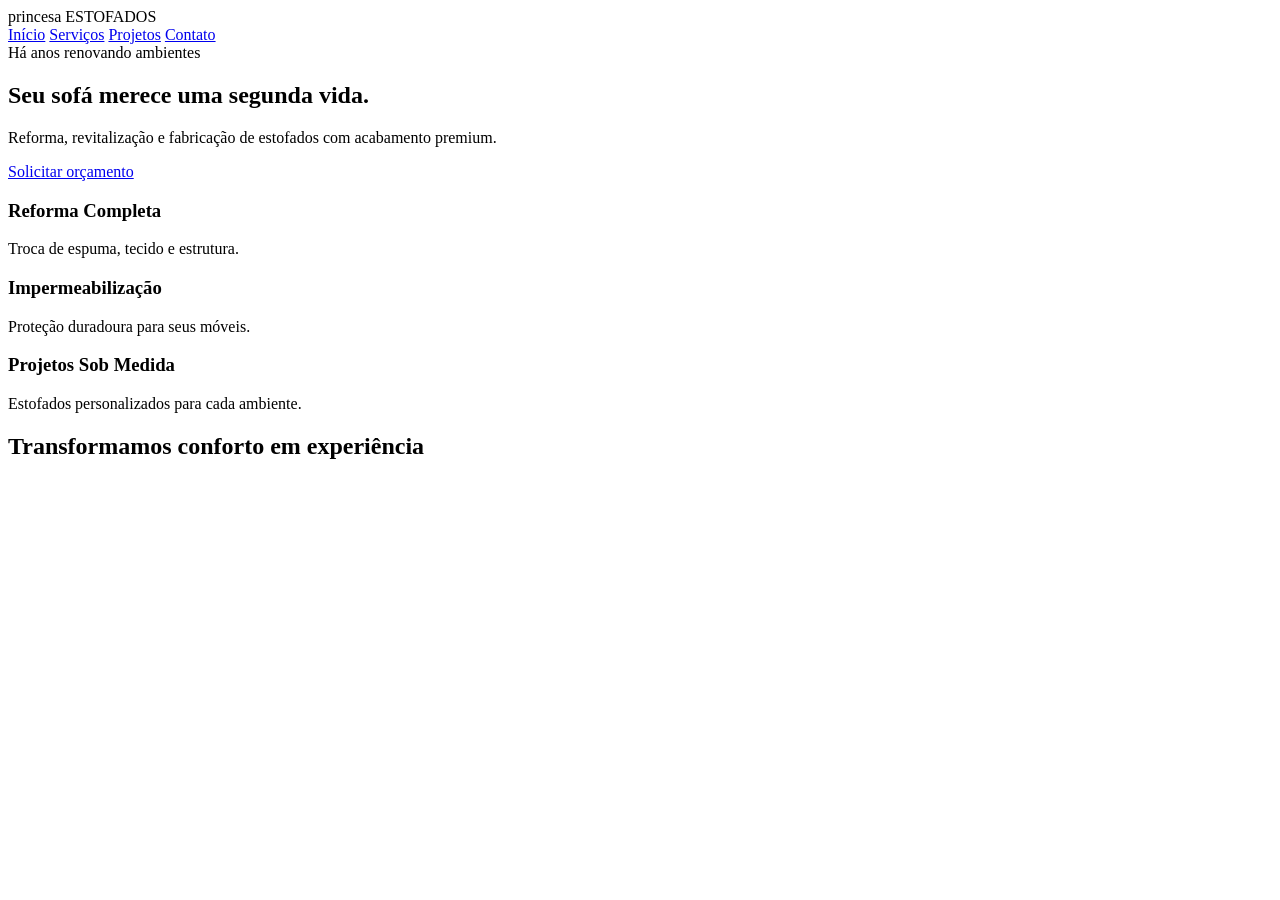
==== commit ed725c97: "Add files via upload" ====
--- a/index.html
+++ b/index.html
@@ -1,31 +1,49 @@
 <!DOCTYPE html>
 <html lang="pt-BR">
 <head>
-    <meta charset="UTF-8">
-    <meta name="viewport" content="width=device-width, initial-scale=1.0">
-    <title>Princesa Estofados</title>
-    <link rel="stylesheet" href="style.css">
-    <link href="https://fonts.googleapis.com/css2?family=Inter:wght@300;400;600&family=Sora:wght@400;600;800&display=swap" rel="stylesheet">
+<meta charset="UTF-8">
+<meta name="viewport" content="width=device-width, initial-scale=1.0">
+<title>Princesa Estofados</title>
+<link href="https://fonts.googleapis.com/css2?family=Inter:wght@300;400;500;600;700;800&display=swap" rel="stylesheet">
+<link rel="stylesheet" href="style_melhorado.css">
 </head>
 <body>
-    <header>
-        <nav class="container">
-            <div class="logo">PRINCESA<span>ESTOFADOS</span></div>
-            <ul class="nav-links">
-                <li><a href="#home">Início</a></li>
-                <li><a href="#servicos">Serviços</a></li>
-                <li><a href="#contato" class="btn-cta">Orçamento</a></li>
-            </ul>
-        </nav>
-    </header>
-    <main id="home">
-        <section class="hero">
-            <div class="container">
-                <h1>O conforto que você merece, <span>renovado.</span></h1>
-                <a href="#contato" class="btn-hero">Solicitar Orçamento</a>
-            </div>
-        </section>
-    </main>
-    <script src="script.js"></script>
+<header class="header">
+<div class="container nav">
+<div class="logo">princesa <span>ESTOFADOS</span></div>
+<nav>
+<a href="#">Início</a>
+<a href="#">Serviços</a>
+<a href="#">Projetos</a>
+<a href="#">Contato</a>
+</nav>
+</div>
+</header>
+
+<section class="hero">
+<div class="overlay"></div>
+<div class="container hero-content">
+<div>
+<span class="tag">Há anos renovando ambientes</span>
+<h1>Seu sofá merece uma <strong>segunda vida</strong>.</h1>
+<p>Reforma, revitalização e fabricação de estofados com acabamento premium.</p>
+<a class="btn" href="#">Solicitar orçamento</a>
+</div>
+</div>
+</section>
+
+<section class="services container">
+<div class="card"><h3>Reforma Completa</h3><p>Troca de espuma, tecido e estrutura.</p></div>
+<div class="card"><h3>Impermeabilização</h3><p>Proteção duradoura para seus móveis.</p></div>
+<div class="card"><h3>Projetos Sob Medida</h3><p>Estofados personalizados para cada ambiente.</p></div>
+</section>
+
+<section class="gallery">
+<h2>Transformamos conforto em experiência</h2>
+<div class="grid">
+<div></div><div></div><div></div>
+</div>
+</section>
+<script src="script_melhorado.js"></script>
 </body>
 </html>
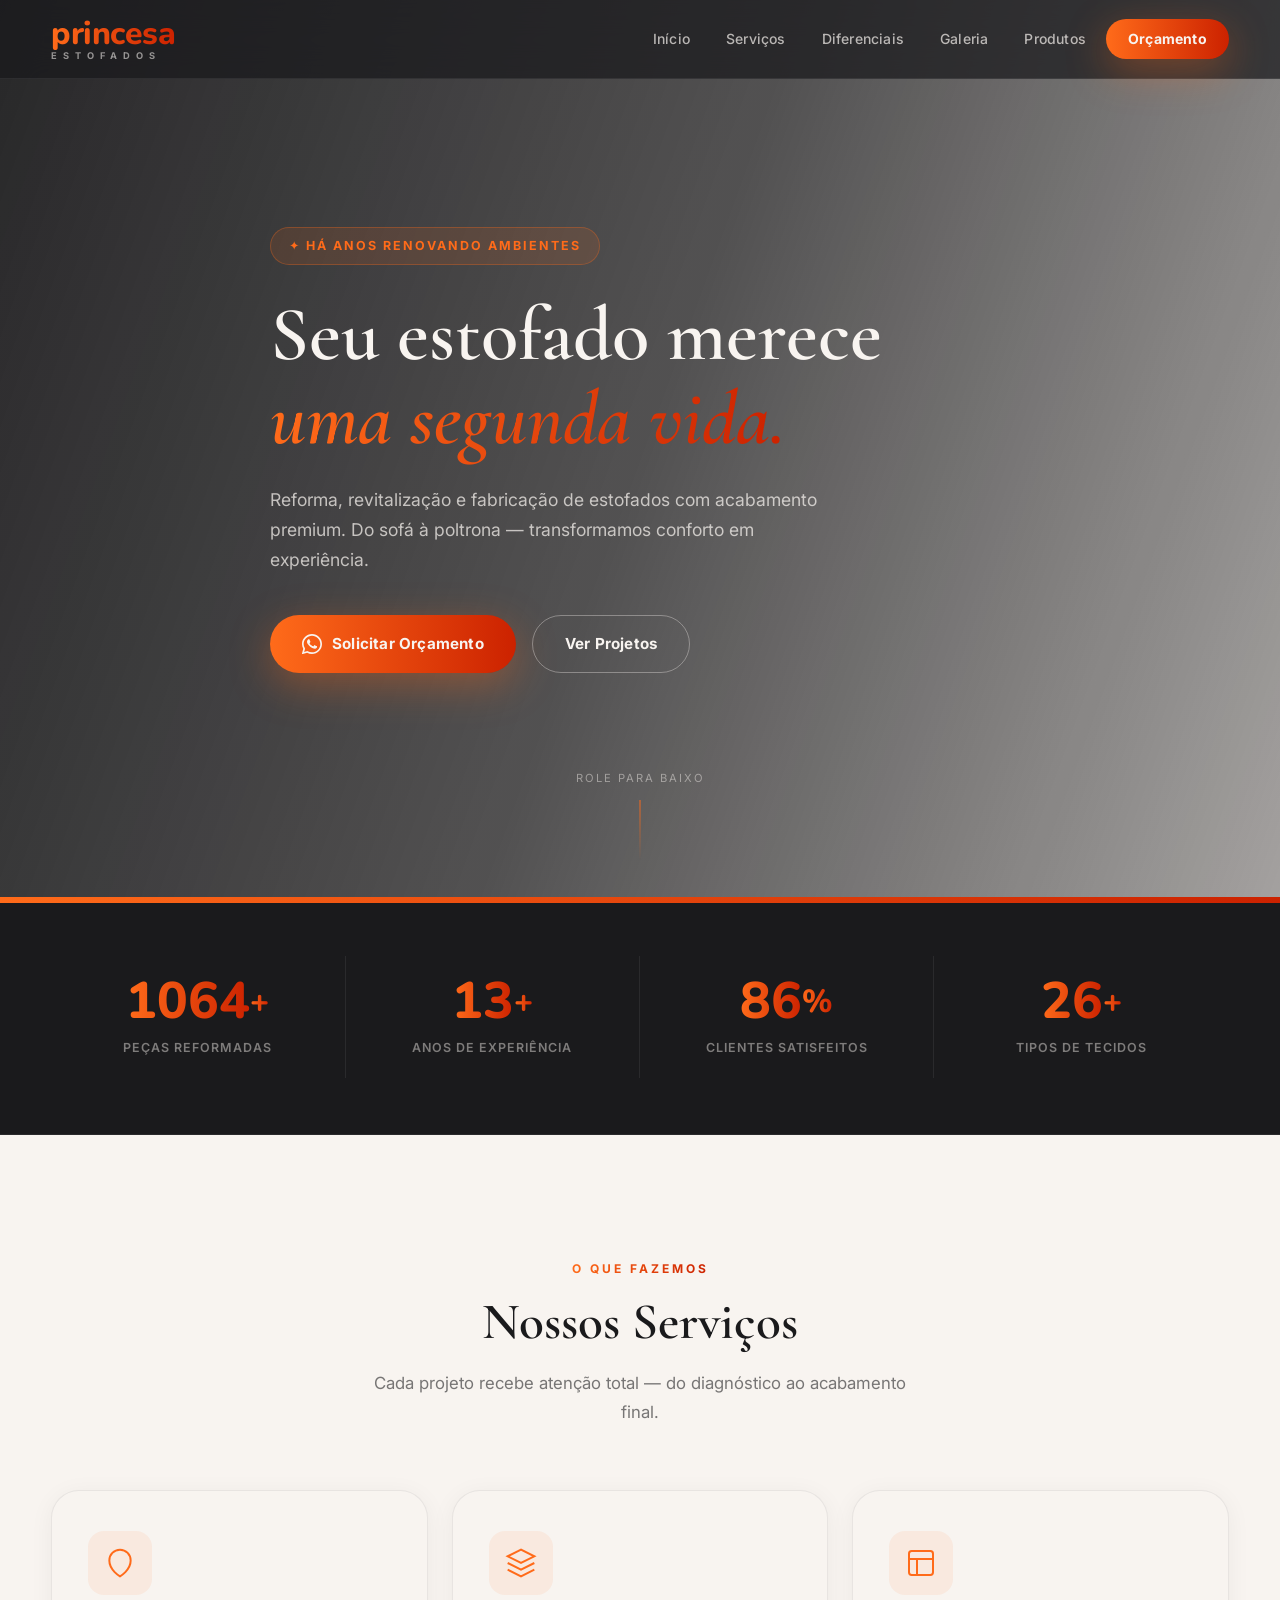
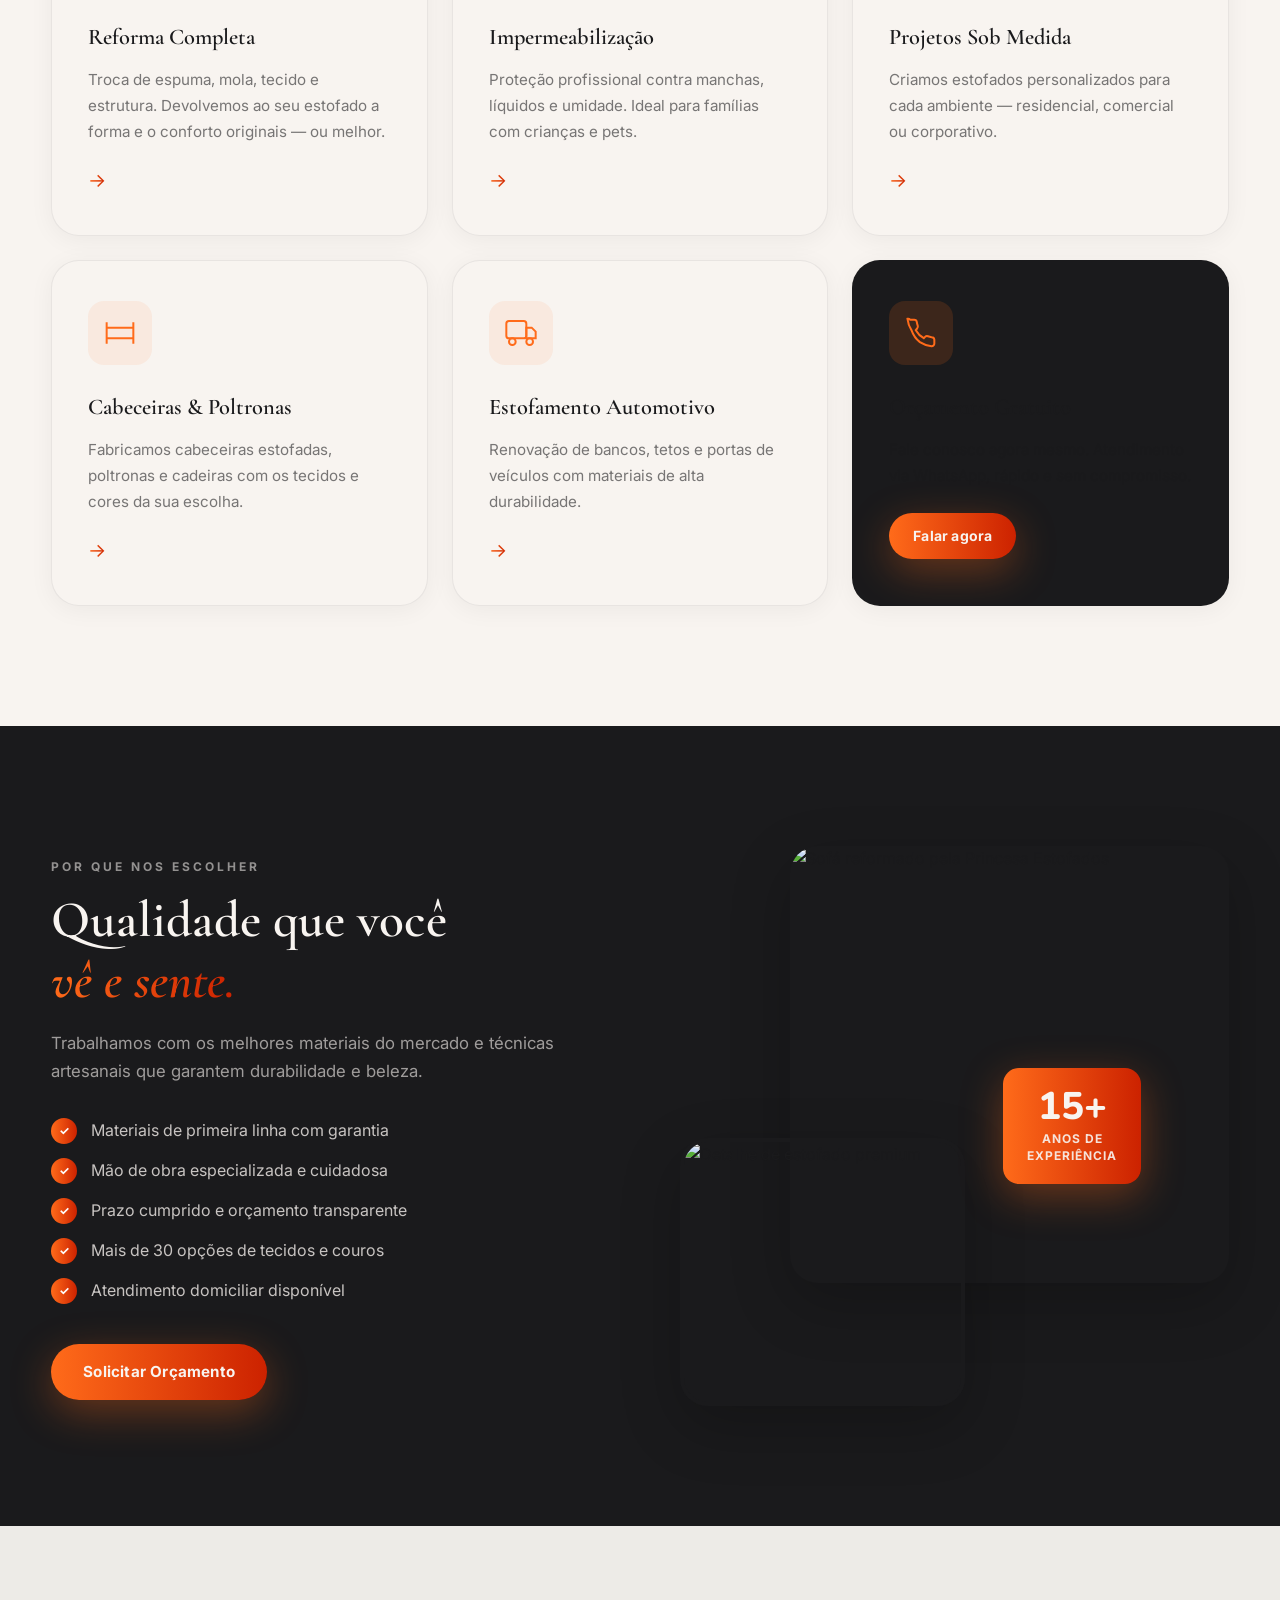
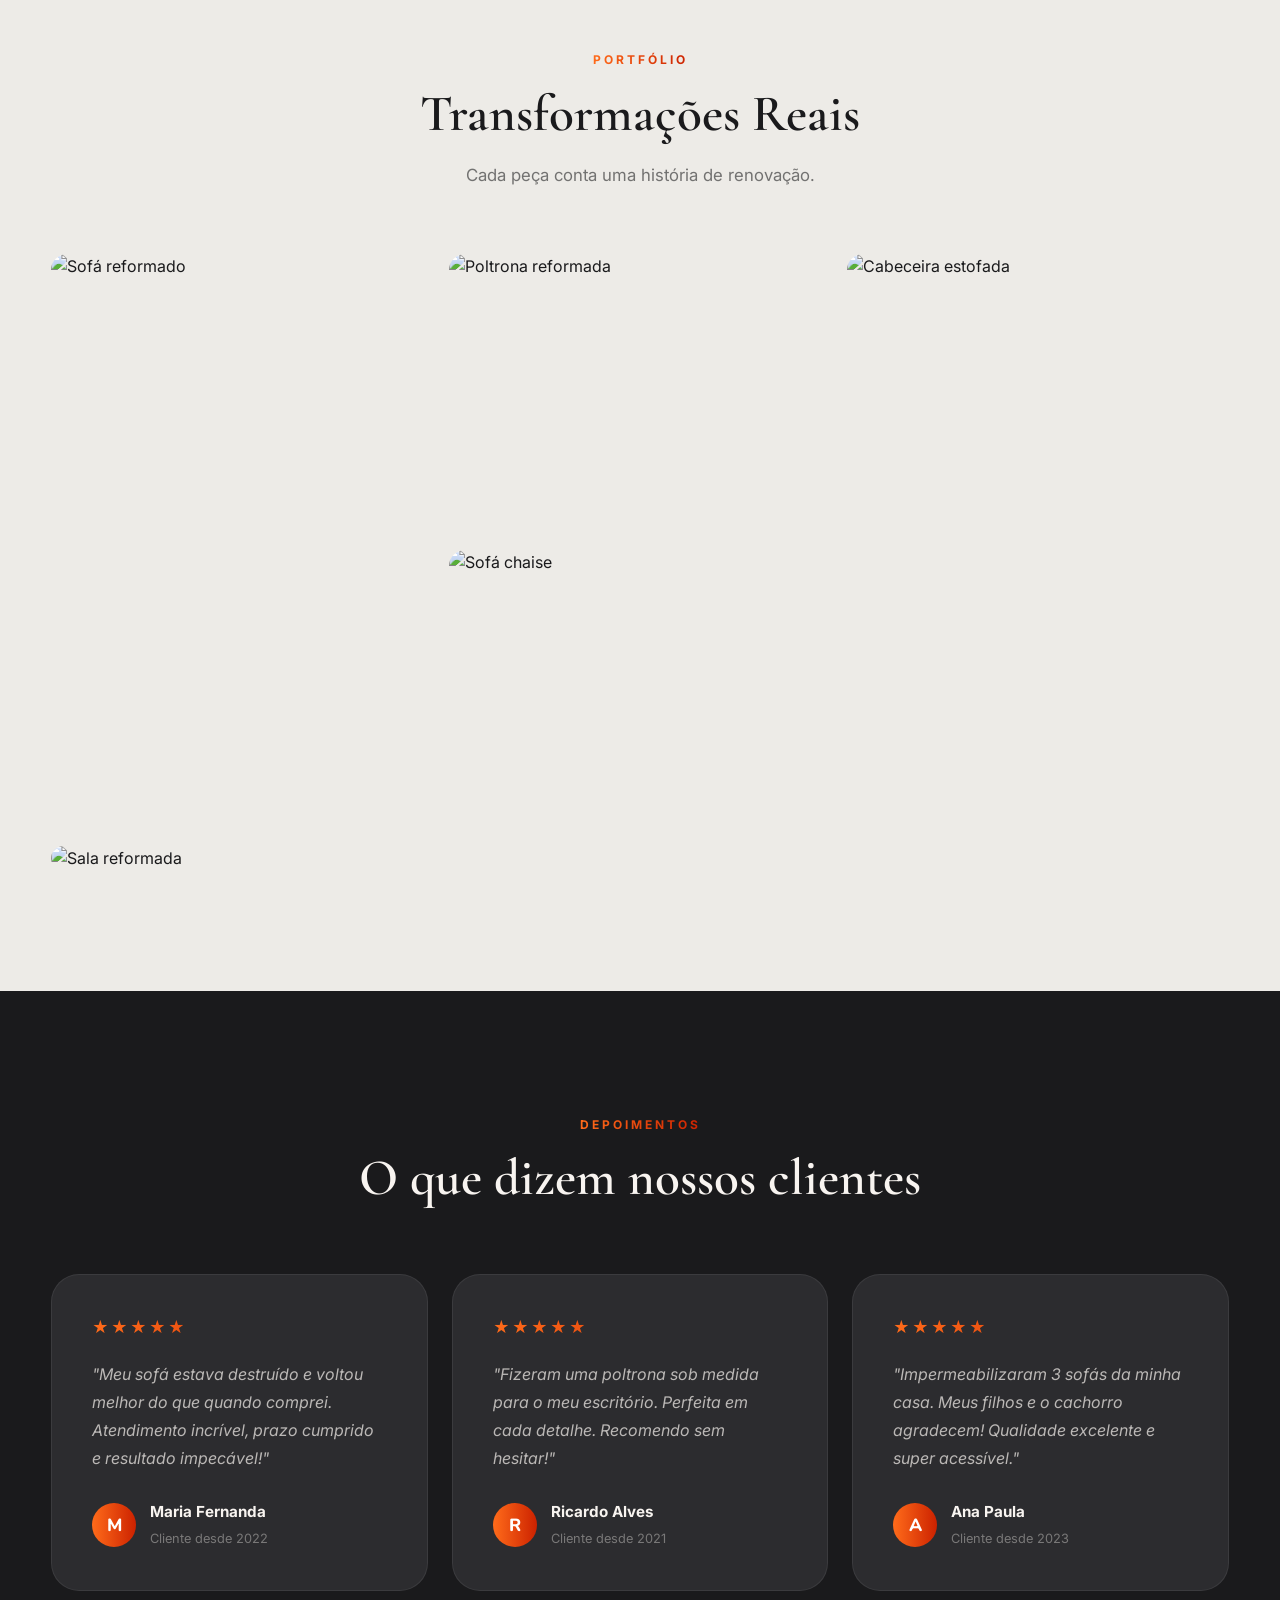
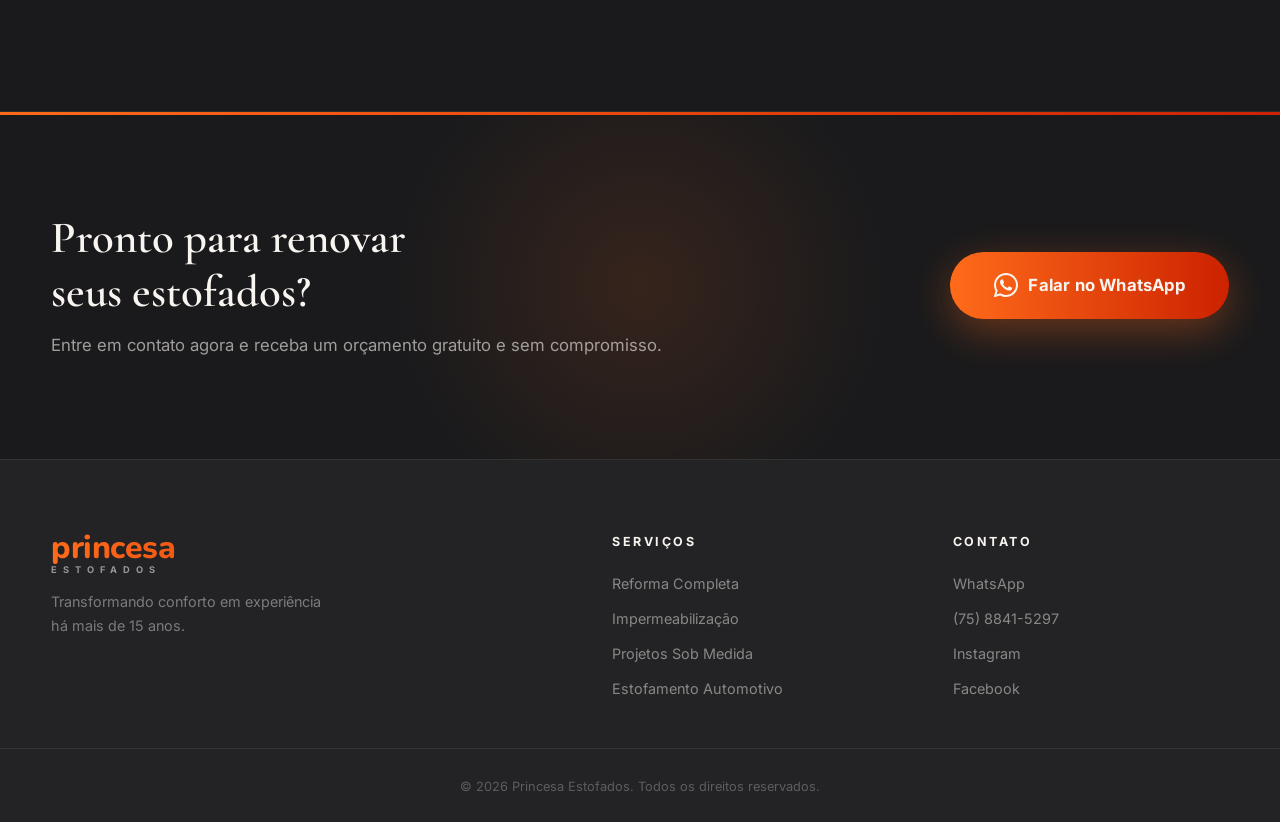
==== commit deb78a93: "Add files via upload" ====
--- a/index.html
+++ b/index.html
@@ -1,49 +1,289 @@
 <!DOCTYPE html>
 <html lang="pt-BR">
 <head>
-<meta charset="UTF-8">
-<meta name="viewport" content="width=device-width, initial-scale=1.0">
-<title>Princesa Estofados</title>
-<link href="https://fonts.googleapis.com/css2?family=Inter:wght@300;400;500;600;700;800&display=swap" rel="stylesheet">
-<link rel="stylesheet" href="style_melhorado.css">
+  <meta charset="UTF-8">
+  <meta name="viewport" content="width=device-width, initial-scale=1.0">
+  <title>Princesa Estofados – Reforma e Fabricação de Estofados Premium</title>
+  <meta name="description" content="Reforma, revitalização e fabricação de estofados com acabamento premium. Há anos transformando ambientes em Araçatuba e região.">
+  <link rel="preconnect" href="https://fonts.googleapis.com">
+  <link href="https://fonts.googleapis.com/css2?family=Nunito:wght@700;800;900&family=Cormorant+Garamond:wght@400;600;700&family=Inter:wght@300;400;500;600;700&display=swap" rel="stylesheet">
+  <link rel="stylesheet" href="style.css">
 </head>
 <body>
-<header class="header">
-<div class="container nav">
-<div class="logo">princesa <span>ESTOFADOS</span></div>
-<nav>
-<a href="#">Início</a>
-<a href="#">Serviços</a>
-<a href="#">Projetos</a>
-<a href="#">Contato</a>
-</nav>
-</div>
-</header>
-
-<section class="hero">
-<div class="overlay"></div>
-<div class="container hero-content">
-<div>
-<span class="tag">Há anos renovando ambientes</span>
-<h1>Seu sofá merece uma <strong>segunda vida</strong>.</h1>
-<p>Reforma, revitalização e fabricação de estofados com acabamento premium.</p>
-<a class="btn" href="#">Solicitar orçamento</a>
-</div>
-</div>
-</section>
-
-<section class="services container">
-<div class="card"><h3>Reforma Completa</h3><p>Troca de espuma, tecido e estrutura.</p></div>
-<div class="card"><h3>Impermeabilização</h3><p>Proteção duradoura para seus móveis.</p></div>
-<div class="card"><h3>Projetos Sob Medida</h3><p>Estofados personalizados para cada ambiente.</p></div>
-</section>
-
-<section class="gallery">
-<h2>Transformamos conforto em experiência</h2>
-<div class="grid">
-<div></div><div></div><div></div>
-</div>
-</section>
-<script src="script_melhorado.js"></script>
+
+  <!-- ═══════════ HEADER ═══════════ -->
+  <header class="header" id="header">
+    <div class="container nav-wrap">
+      <a href="#inicio" class="logo" style="text-decoration:none;">
+        <span class="logo-princesa">princesa</span>
+        <span class="logo-est">ESTOFADOS</span>
+      </a>
+      <nav class="nav" id="nav">
+        <a href="#inicio"       class="nav-link">Início</a>
+        <a href="#servicos"     class="nav-link">Serviços</a>
+        <a href="#diferenciais" class="nav-link">Diferenciais</a>
+        <a href="#galeria"      class="nav-link">Galeria</a>
+        <a href="produtos.html" class="nav-link">Produtos</a>
+        <a href="#contato"      class="nav-link nav-cta">Orçamento</a>
+      </nav>
+      <button class="menu-btn" id="menuBtn" aria-label="Menu">
+        <span></span><span></span><span></span>
+      </button>
+    </div>
+  </header>
+
+  <!-- ═══════════ HERO ═══════════ -->
+  <section class="hero" id="inicio">
+    <div class="hero-bg"></div>
+    <div class="hero-overlay"></div>
+    <div class="container hero-content">
+      <div class="hero-badge">✦ Há anos renovando ambientes</div>
+      <h1 class="hero-title">
+        Seu estofado merece<br>
+        <em>uma segunda vida.</em>
+      </h1>
+      <p class="hero-sub">Reforma, revitalização e fabricação de estofados com acabamento premium. Do sofá à poltrona — transformamos conforto em experiência.</p>
+      <div class="hero-actions">
+        <a href="https://wa.me/5575884152 97?text=Ol%C3%A1!%20Gostaria%20de%20solicitar%20um%20or%C3%A7amento." class="btn btn-primary" target="_blank" id="cta-hero">
+          <svg width="20" height="20" viewBox="0 0 24 24" fill="currentColor"><path d="M17.472 14.382c-.297-.149-1.758-.867-2.03-.967-.273-.099-.471-.148-.67.15-.197.297-.767.966-.94 1.164-.173.199-.347.223-.644.075-.297-.15-1.255-.463-2.39-1.475-.883-.788-1.48-1.761-1.653-2.059-.173-.297-.018-.458.13-.606.134-.133.298-.347.446-.52.149-.174.198-.298.298-.497.099-.198.05-.371-.025-.52-.075-.149-.669-1.612-.916-2.207-.242-.579-.487-.5-.669-.51-.173-.008-.371-.01-.57-.01-.198 0-.52.074-.792.372-.272.297-1.04 1.016-1.04 2.479 0 1.462 1.065 2.875 1.213 3.074.149.198 2.096 3.2 5.077 4.487.709.306 1.262.489 1.694.625.712.227 1.36.195 1.871.118.571-.085 1.758-.719 2.006-1.413.248-.694.248-1.289.173-1.413-.074-.124-.272-.198-.57-.347z"/><path d="M12 0C5.373 0 0 5.373 0 12c0 2.123.556 4.115 1.529 5.845L.057 23.028a.75.75 0 0 0 .916.916l5.183-1.472A11.95 11.95 0 0 0 12 24c6.627 0 12-5.373 12-12S18.627 0 12 0zm0 22c-1.89 0-3.663-.518-5.18-1.42l-.371-.22-3.847 1.094 1.094-3.847-.22-.371A9.956 9.956 0 0 1 2 12C2 6.477 6.477 2 12 2s10 4.477 10 10-4.477 10-10 10z"/></svg>
+          Solicitar Orçamento
+        </a>
+        <a href="#galeria" class="btn btn-outline" id="cta-gallery">Ver Projetos</a>
+      </div>
+    </div>
+    <div class="hero-scroll">
+      <span>Role para baixo</span>
+      <div class="scroll-line"></div>
+    </div>
+  </section>
+
+  <!-- ═══════════ NUMBERS ═══════════ -->
+  <section class="numbers">
+    <div class="container numbers-grid">
+      <div class="number-item">
+        <span class="number-val" data-target="1200">0</span><span class="number-plus">+</span>
+        <span class="number-label">Peças reformadas</span>
+      </div>
+      <div class="number-item">
+        <span class="number-val" data-target="15">0</span><span class="number-plus">+</span>
+        <span class="number-label">Anos de experiência</span>
+      </div>
+      <div class="number-item">
+        <span class="number-val" data-target="98">0</span><span class="number-plus">%</span>
+        <span class="number-label">Clientes satisfeitos</span>
+      </div>
+      <div class="number-item">
+        <span class="number-val" data-target="30">0</span><span class="number-plus">+</span>
+        <span class="number-label">Tipos de tecidos</span>
+      </div>
+    </div>
+  </section>
+
+  <!-- ═══════════ SERVIÇOS ═══════════ -->
+  <section class="services" id="servicos">
+    <div class="container">
+      <div class="section-header">
+        <span class="section-tag">O que fazemos</span>
+        <h2 class="section-title">Nossos Serviços</h2>
+        <p class="section-sub">Cada projeto recebe atenção total — do diagnóstico ao acabamento final.</p>
+      </div>
+      <div class="services-grid">
+        <div class="service-card" id="svc-reforma">
+          <div class="svc-icon">
+            <svg width="32" height="32" viewBox="0 0 24 24" fill="none" stroke="currentColor" stroke-width="1.5"><path d="M12 22s-8-4.5-8-11.8A8 8 0 0 1 12 2a8 8 0 0 1 8 8.2c0 7.3-8 11.8-8 11.8z"/></svg>
+          </div>
+          <h3>Reforma Completa</h3>
+          <p>Troca de espuma, mola, tecido e estrutura. Devolvemos ao seu estofado a forma e o conforto originais — ou melhor.</p>
+          <span class="svc-arrow">→</span>
+        </div>
+        <div class="service-card" id="svc-impermeabilizacao">
+          <div class="svc-icon">
+            <svg width="32" height="32" viewBox="0 0 24 24" fill="none" stroke="currentColor" stroke-width="1.5"><path d="M12 2L2 7l10 5 10-5-10-5z"/><path d="M2 17l10 5 10-5"/><path d="M2 12l10 5 10-5"/></svg>
+          </div>
+          <h3>Impermeabilização</h3>
+          <p>Proteção profissional contra manchas, líquidos e umidade. Ideal para famílias com crianças e pets.</p>
+          <span class="svc-arrow">→</span>
+        </div>
+        <div class="service-card" id="svc-medida">
+          <div class="svc-icon">
+            <svg width="32" height="32" viewBox="0 0 24 24" fill="none" stroke="currentColor" stroke-width="1.5"><rect x="3" y="3" width="18" height="18" rx="2"/><path d="M3 9h18M9 21V9"/></svg>
+          </div>
+          <h3>Projetos Sob Medida</h3>
+          <p>Criamos estofados personalizados para cada ambiente — residencial, comercial ou corporativo.</p>
+          <span class="svc-arrow">→</span>
+        </div>
+        <div class="service-card" id="svc-cabeceira">
+          <div class="svc-icon">
+            <svg width="32" height="32" viewBox="0 0 24 24" fill="none" stroke="currentColor" stroke-width="1.5"><path d="M2 4v16"/><path d="M22 4v16"/><path d="M2 8h20"/><path d="M2 16h20"/></svg>
+          </div>
+          <h3>Cabeceiras & Poltronas</h3>
+          <p>Fabricamos cabeceiras estofadas, poltronas e cadeiras com os tecidos e cores da sua escolha.</p>
+          <span class="svc-arrow">→</span>
+        </div>
+        <div class="service-card" id="svc-automotivo">
+          <div class="svc-icon">
+            <svg width="32" height="32" viewBox="0 0 24 24" fill="none" stroke="currentColor" stroke-width="1.5"><rect x="1" y="3" width="15" height="13" rx="2"/><path d="M16 8h4l3 3v5h-7V8z"/><circle cx="5.5" cy="18.5" r="2.5"/><circle cx="18.5" cy="18.5" r="2.5"/></svg>
+          </div>
+          <h3>Estofamento Automotivo</h3>
+          <p>Renovação de bancos, tetos e portas de veículos com materiais de alta durabilidade.</p>
+          <span class="svc-arrow">→</span>
+        </div>
+        <div class="service-card service-card--highlight" id="svc-orcamento">
+          <div class="svc-icon">
+            <svg width="32" height="32" viewBox="0 0 24 24" fill="none" stroke="currentColor" stroke-width="1.5"><path d="M22 16.92v3a2 2 0 0 1-2.18 2 19.79 19.79 0 0 1-8.63-3.07A19.5 19.5 0 0 1 4.93 10a19.79 19.79 0 0 1-3.07-8.67A2 2 0 0 1 3.84 2h3a2 2 0 0 1 2 1.72c.127.96.361 1.903.7 2.81a2 2 0 0 1-.45 2.11L8.09 9.91a16 16 0 0 0 6 6l.99-.99a2 2 0 0 1 2.11-.45c.907.339 1.85.573 2.81.7A2 2 0 0 1 22 17z"/></svg>
+          </div>
+          <h3>Orçamento Gratuito</h3>
+          <p>Fale conosco agora mesmo. Atendimento via WhatsApp, rápido e sem compromisso.</p>
+          <a href="https://wa.me/5575884152 97" target="_blank" class="btn btn-primary btn-sm">Falar agora</a>
+        </div>
+      </div>
+    </div>
+  </section>
+
+  <!-- ═══════════ DIFERENCIAIS ═══════════ -->
+  <section class="diferenciais" id="diferenciais">
+    <div class="container diferenciais-wrap">
+      <div class="diferenciais-text">
+        <span class="section-tag section-tag--light">Por que nos escolher</span>
+        <h2 class="section-title section-title--light">Qualidade que você<br><em>vê e sente.</em></h2>
+        <p class="section-sub section-sub--light">Trabalhamos com os melhores materiais do mercado e técnicas artesanais que garantem durabilidade e beleza.</p>
+        <ul class="diff-list">
+          <li><span class="diff-check">✓</span> Materiais de primeira linha com garantia</li>
+          <li><span class="diff-check">✓</span> Mão de obra especializada e cuidadosa</li>
+          <li><span class="diff-check">✓</span> Prazo cumprido e orçamento transparente</li>
+          <li><span class="diff-check">✓</span> Mais de 30 opções de tecidos e couros</li>
+          <li><span class="diff-check">✓</span> Atendimento domiciliar disponível</li>
+        </ul>
+        <a href="https://wa.me/5575884152 97" target="_blank" class="btn btn-primary" id="cta-diferenciais">Solicitar Orçamento</a>
+      </div>
+      <div class="diferenciais-visual">
+        <div class="diff-img-main">
+          <img src="https://images.unsplash.com/photo-1555041469-a586c61ea9bc?q=80&w=800" alt="Sofá reformado pela Princesa Estofados" loading="lazy">
+        </div>
+        <div class="diff-img-float">
+          <img src="https://images.unsplash.com/photo-1586023492125-27b2c045efd7?q=80&w=400" alt="Detalhe de estofado premium" loading="lazy">
+        </div>
+        <div class="diff-badge">
+          <span class="badge-num">15+</span>
+          <span class="badge-txt">Anos de<br>experiência</span>
+        </div>
+      </div>
+    </div>
+  </section>
+
+  <!-- ═══════════ GALERIA ═══════════ -->
+  <section class="galeria" id="galeria">
+    <div class="container">
+      <div class="section-header">
+        <span class="section-tag">Portfólio</span>
+        <h2 class="section-title">Transformações Reais</h2>
+        <p class="section-sub">Cada peça conta uma história de renovação.</p>
+      </div>
+      <div class="gallery-grid">
+        <div class="gallery-item gallery-item--tall" id="gal-1">
+          <img src="https://images.unsplash.com/photo-1555041469-a586c61ea9bc?q=80&w=800" alt="Sofá reformado" loading="lazy">
+          <div class="gallery-overlay"><span>Sofá 3 Lugares</span></div>
+        </div>
+        <div class="gallery-item" id="gal-2">
+          <img src="https://images.unsplash.com/photo-1586023492125-27b2c045efd7?q=80&w=600" alt="Poltrona reformada" loading="lazy">
+          <div class="gallery-overlay"><span>Poltrona Luxo</span></div>
+        </div>
+        <div class="gallery-item" id="gal-3">
+          <img src="https://images.unsplash.com/photo-1567538096630-e0c55bd6374c?q=80&w=600" alt="Cabeceira estofada" loading="lazy">
+          <div class="gallery-overlay"><span>Cabeceira Queen</span></div>
+        </div>
+        <div class="gallery-item" id="gal-4">
+          <img src="https://images.unsplash.com/photo-1493663284031-b7e3aefcae8e?q=80&w=600" alt="Sofá chaise" loading="lazy">
+          <div class="gallery-overlay"><span>Sofá Chaise</span></div>
+        </div>
+        <div class="gallery-item gallery-item--wide" id="gal-5">
+          <img src="https://images.unsplash.com/photo-1505693416388-ac5ce068fe85?q=80&w=1200" alt="Sala reformada" loading="lazy">
+          <div class="gallery-overlay"><span>Reforma Completa de Sala</span></div>
+        </div>
+      </div>
+    </div>
+  </section>
+
+  <!-- ═══════════ DEPOIMENTOS ═══════════ -->
+  <section class="depoimentos">
+    <div class="container">
+      <div class="section-header">
+        <span class="section-tag">Depoimentos</span>
+        <h2 class="section-title">O que dizem nossos clientes</h2>
+      </div>
+      <div class="dep-grid">
+        <div class="dep-card" id="dep-1">
+          <div class="dep-stars">★★★★★</div>
+          <p>"Meu sofá estava destruído e voltou melhor do que quando comprei. Atendimento incrível, prazo cumprido e resultado impecável!"</p>
+          <div class="dep-author">
+            <div class="dep-avatar">M</div>
+            <div><strong>Maria Fernanda</strong><span>Cliente desde 2022</span></div>
+          </div>
+        </div>
+        <div class="dep-card" id="dep-2">
+          <div class="dep-stars">★★★★★</div>
+          <p>"Fizeram uma poltrona sob medida para o meu escritório. Perfeita em cada detalhe. Recomendo sem hesitar!"</p>
+          <div class="dep-author">
+            <div class="dep-avatar">R</div>
+            <div><strong>Ricardo Alves</strong><span>Cliente desde 2021</span></div>
+          </div>
+        </div>
+        <div class="dep-card" id="dep-3">
+          <div class="dep-stars">★★★★★</div>
+          <p>"Impermeabilizaram 3 sofás da minha casa. Meus filhos e o cachorro agradecem! Qualidade excelente e super acessível."</p>
+          <div class="dep-author">
+            <div class="dep-avatar">A</div>
+            <div><strong>Ana Paula</strong><span>Cliente desde 2023</span></div>
+          </div>
+        </div>
+      </div>
+    </div>
+  </section>
+
+  <!-- ═══════════ CTA FINAL ═══════════ -->
+  <section class="cta-final" id="contato">
+    <div class="container cta-wrap">
+      <div class="cta-text">
+        <h2>Pronto para renovar<br>seus estofados?</h2>
+        <p>Entre em contato agora e receba um orçamento gratuito e sem compromisso.</p>
+      </div>
+      <a href="https://wa.me/5575884152 97?text=Ol%C3%A1!%20Gostaria%20de%20um%20or%C3%A7amento." target="_blank" class="btn btn-primary btn-lg" id="cta-final-btn">
+        <svg width="24" height="24" viewBox="0 0 24 24" fill="currentColor"><path d="M17.472 14.382c-.297-.149-1.758-.867-2.03-.967-.273-.099-.471-.148-.67.15-.197.297-.767.966-.94 1.164-.173.199-.347.223-.644.075-.297-.15-1.255-.463-2.39-1.475-.883-.788-1.48-1.761-1.653-2.059-.173-.297-.018-.458.13-.606.134-.133.298-.347.446-.52.149-.174.198-.298.298-.497.099-.198.05-.371-.025-.52-.075-.149-.669-1.612-.916-2.207-.242-.579-.487-.5-.669-.51-.173-.008-.371-.01-.57-.01-.198 0-.52.074-.792.372-.272.297-1.04 1.016-1.04 2.479 0 1.462 1.065 2.875 1.213 3.074.149.198 2.096 3.2 5.077 4.487.709.306 1.262.489 1.694.625.712.227 1.36.195 1.871.118.571-.085 1.758-.719 2.006-1.413.248-.694.248-1.289.173-1.413-.074-.124-.272-.198-.57-.347z"/><path d="M12 0C5.373 0 0 5.373 0 12c0 2.123.556 4.115 1.529 5.845L.057 23.028a.75.75 0 0 0 .916.916l5.183-1.472A11.95 11.95 0 0 0 12 24c6.627 0 12-5.373 12-12S18.627 0 12 0zm0 22c-1.89 0-3.663-.518-5.18-1.42l-.371-.22-3.847 1.094 1.094-3.847-.22-.371A9.956 9.956 0 0 1 2 12C2 6.477 6.477 2 12 2s10 4.477 10 10-4.477 10-10 10z"/></svg>
+        Falar no WhatsApp
+      </a>
+    </div>
+  </section>
+
+  <!-- ═══════════ FOOTER ═══════════ -->
+  <footer class="footer">
+    <div class="container footer-wrap">
+      <div class="footer-brand">
+        <div class="logo">
+          <span class="logo-princesa">princesa</span>
+          <span class="logo-est">ESTOFADOS</span>
+        </div>
+        <p>Transformando conforto em experiência há mais de 15 anos.</p>
+      </div>
+      <div class="footer-links">
+        <strong>Serviços</strong>
+        <a href="#servicos">Reforma Completa</a>
+        <a href="#servicos">Impermeabilização</a>
+        <a href="#servicos">Projetos Sob Medida</a>
+        <a href="#servicos">Estofamento Automotivo</a>
+      </div>
+      <div class="footer-links">
+        <strong>Contato</strong>
+        <a href="https://wa.me/5575884152 97" target="_blank">WhatsApp</a>
+        <a href="tel:+5575884152 97">(75) 8841-5297</a>
+        <a href="#">Instagram</a>
+        <a href="#">Facebook</a>
+      </div>
+    </div>
+    <div class="footer-bottom">
+      <span>© 2026 Princesa Estofados. Todos os direitos reservados.</span>
+    </div>
+  </footer>
+
+  <script src="script.js"></script>
 </body>
 </html>
--- a/style.css
+++ b/style.css
@@ -0,0 +1,713 @@
+/* ═══════════════════════════════════════════════════
+   PRINCESA ESTOFADOS — Premium CSS · Conceito 1
+   Paleta: Carvão escuro · Gradiente Laranja→Vermelho · Branco quente
+═══════════════════════════════════════════════════ */
+
+/* ── Tokens ── */
+:root {
+  --black:      #1A1A1C;
+  --black-soft: #232325;
+  --black-card: #2C2C2F;
+  --black-border: rgba(255,255,255,0.07);
+
+  --orange:     #FF6B1A;
+  --red:        #CC2200;
+  --gradient:   linear-gradient(90deg, #FF6B1A 0%, #CC2200 100%);
+  --gradient-r: linear-gradient(270deg, #FF6B1A 0%, #CC2200 100%);
+  --glow:       rgba(255, 107, 26, 0.28);
+
+  --white:      #F8F4F0;
+  --white-soft: #EDEBE7;
+  --white-dim:  rgba(248,244,240,0.72);
+
+  --font-logo:  'Nunito', 'Varela Round', system-ui, sans-serif;
+  --font-serif: 'Cormorant Garamond', Georgia, serif;
+  --font-sans:  'Inter', system-ui, sans-serif;
+
+  --radius:     16px;
+  --radius-lg:  28px;
+  --shadow:     0 20px 60px rgba(0,0,0,0.22);
+  --shadow-hot: 0 12px 40px rgba(255,107,26,0.35);
+
+  --ease: cubic-bezier(0.25, 0.46, 0.45, 0.94);
+}
+
+/* ── Reset & Base ── */
+*, *::before, *::after { margin: 0; padding: 0; box-sizing: border-box; }
+html { scroll-behavior: smooth; font-size: 16px; }
+body {
+  font-family: var(--font-sans);
+  background: var(--white);
+  color: var(--black);
+  overflow-x: hidden;
+  line-height: 1.6;
+}
+img { display: block; width: 100%; height: 100%; object-fit: cover; }
+.container { width: min(1240px, 92%); margin: 0 auto; }
+
+/* ── Header ── */
+.header {
+  position: fixed;
+  top: 0; left: 0; right: 0;
+  z-index: 100;
+  background: rgba(26,26,28,0.72);
+  backdrop-filter: blur(18px);
+  -webkit-backdrop-filter: blur(18px);
+  border-bottom: 1px solid var(--black-border);
+  transition: background 0.4s var(--ease), box-shadow 0.4s;
+}
+.header.scrolled {
+  background: rgba(26,26,28,0.97);
+  box-shadow: 0 4px 32px rgba(0,0,0,0.45);
+}
+
+.nav-wrap {
+  display: flex;
+  align-items: center;
+  justify-content: space-between;
+  padding: 18px 0;
+  gap: 24px;
+}
+
+/* ── Logo ── */
+.logo { line-height: 1; text-decoration: none; }
+.logo-princesa {
+  display: block;
+  font-family: var(--font-logo);
+  font-size: 2rem;
+  font-weight: 800;
+  letter-spacing: -0.5px;
+  /* Gradient text */
+  background: var(--gradient);
+  -webkit-background-clip: text;
+  -webkit-text-fill-color: transparent;
+  background-clip: text;
+}
+.logo-est {
+  display: block;
+  font-family: var(--font-sans);
+  font-size: 0.58rem;
+  font-weight: 700;
+  letter-spacing: 6px;
+  text-transform: uppercase;
+  color: rgba(248,244,240,0.55);
+  margin-top: 1px;
+  /* Remove gradient for this part */
+  -webkit-text-fill-color: rgba(248,244,240,0.55);
+}
+/* Logo on light background (footer) */
+.logo--dark .logo-est { color: rgba(26,26,28,0.45); -webkit-text-fill-color: rgba(26,26,28,0.45); }
+
+/* ── Nav ── */
+.nav { display: flex; align-items: center; gap: 4px; }
+.nav-link {
+  color: rgba(248,244,240,0.7);
+  text-decoration: none;
+  font-size: 0.875rem;
+  font-weight: 500;
+  padding: 8px 16px;
+  border-radius: 60px;
+  transition: color 0.25s, background 0.25s;
+  letter-spacing: 0.2px;
+}
+.nav-link:hover { color: var(--white); background: rgba(255,255,255,0.08); }
+.nav-cta {
+  background: var(--gradient);
+  color: var(--white) !important;
+  -webkit-text-fill-color: var(--white) !important;
+  padding: 9px 22px;
+  border-radius: 60px;
+  font-weight: 700;
+  box-shadow: var(--shadow-hot);
+}
+.nav-cta:hover { opacity: 0.88; transform: translateY(-1px); background: var(--gradient) !important; }
+
+.menu-btn {
+  display: none;
+  flex-direction: column;
+  gap: 5px;
+  background: none;
+  border: none;
+  cursor: pointer;
+  padding: 8px;
+}
+.menu-btn span { display: block; width: 24px; height: 2px; background: var(--white); border-radius: 2px; transition: 0.3s; }
+
+/* ── Buttons ── */
+.btn {
+  display: inline-flex;
+  align-items: center;
+  gap: 10px;
+  padding: 16px 32px;
+  border-radius: 60px;
+  font-family: var(--font-sans);
+  font-weight: 700;
+  font-size: 0.95rem;
+  text-decoration: none;
+  cursor: pointer;
+  border: none;
+  transition: all 0.3s var(--ease);
+  white-space: nowrap;
+  letter-spacing: 0.2px;
+}
+.btn-primary {
+  background: var(--gradient);
+  color: var(--white);
+  -webkit-text-fill-color: var(--white);
+  box-shadow: var(--shadow-hot);
+}
+.btn-primary:hover {
+  transform: translateY(-3px);
+  box-shadow: 0 18px 50px rgba(255,107,26,0.48);
+  filter: brightness(1.08);
+}
+.btn-outline {
+  background: transparent;
+  color: var(--white);
+  border: 1.5px solid rgba(248,244,240,0.35);
+}
+.btn-outline:hover {
+  background: rgba(248,244,240,0.08);
+  border-color: rgba(248,244,240,0.7);
+  transform: translateY(-3px);
+}
+.btn-sm  { padding: 12px 24px; font-size: 0.875rem; }
+.btn-lg  { padding: 20px 44px; font-size: 1.05rem; }
+
+/* ── Hero ── */
+.hero {
+  position: relative;
+  height: 100vh;
+  min-height: 680px;
+  display: flex;
+  align-items: center;
+  overflow: hidden;
+}
+.hero-bg {
+  position: absolute;
+  inset: 0;
+  background-image: url('https://images.unsplash.com/photo-1505693416388-ac5ce068fe85?q=80&w=1800');
+  background-size: cover;
+  background-position: center;
+  transform: scale(1.05);
+  animation: heroZoom 12s ease-out forwards;
+}
+@keyframes heroZoom { to { transform: scale(1); } }
+
+.hero-overlay {
+  position: absolute;
+  inset: 0;
+  background: linear-gradient(
+    110deg,
+    rgba(26,26,28,0.94) 0%,
+    rgba(26,26,28,0.75) 50%,
+    rgba(26,26,28,0.38) 100%
+  );
+}
+
+/* Accent stripe bottom */
+.hero::after {
+  content: '';
+  position: absolute;
+  bottom: 0; left: 0; right: 0;
+  height: 3px;
+  background: var(--gradient);
+}
+
+.hero-content {
+  position: relative;
+  z-index: 2;
+  max-width: 740px;
+}
+
+.hero-badge {
+  display: inline-flex;
+  align-items: center;
+  gap: 8px;
+  font-size: 0.78rem;
+  font-weight: 700;
+  letter-spacing: 2px;
+  text-transform: uppercase;
+  color: var(--orange);
+  background: rgba(255,107,26,0.12);
+  border: 1px solid rgba(255,107,26,0.3);
+  padding: 8px 18px;
+  border-radius: 60px;
+  margin-bottom: 28px;
+  animation: fadeUp 0.8s var(--ease) both;
+}
+
+.hero-title {
+  font-family: var(--font-serif);
+  font-size: clamp(3.2rem, 6vw, 6rem);
+  font-weight: 600;
+  color: var(--white);
+  line-height: 1.1;
+  margin-bottom: 24px;
+  animation: fadeUp 0.8s 0.15s var(--ease) both;
+}
+.hero-title em {
+  font-style: italic;
+  background: var(--gradient);
+  -webkit-background-clip: text;
+  -webkit-text-fill-color: transparent;
+  background-clip: text;
+}
+
+.hero-sub {
+  font-size: 1.1rem;
+  color: var(--white-dim);
+  max-width: 560px;
+  margin-bottom: 40px;
+  line-height: 1.7;
+  animation: fadeUp 0.8s 0.3s var(--ease) both;
+}
+.hero-actions {
+  display: flex;
+  gap: 16px;
+  flex-wrap: wrap;
+  animation: fadeUp 0.8s 0.45s var(--ease) both;
+}
+
+.hero-scroll {
+  position: absolute;
+  bottom: 40px;
+  left: 50%;
+  transform: translateX(-50%);
+  display: flex;
+  flex-direction: column;
+  align-items: center;
+  gap: 12px;
+  color: rgba(248,244,240,0.45);
+  font-size: 0.7rem;
+  letter-spacing: 2px;
+  text-transform: uppercase;
+  animation: fadeIn 1s 1.2s both;
+}
+.scroll-line {
+  width: 1px;
+  height: 60px;
+  background: linear-gradient(to bottom, var(--orange), transparent);
+  animation: scrollPulse 2s ease-in-out infinite;
+}
+@keyframes scrollPulse {
+  0%,100% { opacity: 1; transform: scaleY(1); }
+  50%      { opacity: 0.4; transform: scaleY(0.6); }
+}
+
+/* ── Numbers ── */
+.numbers {
+  background: var(--black);
+  padding: 56px 0;
+  border-bottom: 1px solid var(--black-border);
+  position: relative;
+}
+.numbers::before {
+  content: '';
+  position: absolute;
+  top: 0; left: 0; right: 0;
+  height: 3px;
+  background: var(--gradient);
+}
+.numbers-grid {
+  display: grid;
+  grid-template-columns: repeat(4, 1fr);
+}
+.number-item {
+  text-align: center;
+  padding: 20px;
+  border-right: 1px solid var(--black-border);
+}
+.number-item:last-child { border-right: none; }
+.number-val {
+  font-family: var(--font-logo);
+  font-size: 3.2rem;
+  font-weight: 800;
+  background: var(--gradient);
+  -webkit-background-clip: text;
+  -webkit-text-fill-color: transparent;
+  background-clip: text;
+  line-height: 1;
+}
+.number-plus {
+  font-family: var(--font-logo);
+  font-size: 2rem;
+  font-weight: 800;
+  background: var(--gradient);
+  -webkit-background-clip: text;
+  -webkit-text-fill-color: transparent;
+  background-clip: text;
+  vertical-align: super;
+}
+.number-label {
+  display: block;
+  font-size: 0.78rem;
+  color: rgba(248,244,240,0.45);
+  font-weight: 600;
+  letter-spacing: 1px;
+  text-transform: uppercase;
+  margin-top: 10px;
+}
+
+/* ── Section helpers ── */
+.section-header { text-align: center; margin-bottom: 64px; }
+.section-tag {
+  display: inline-block;
+  font-size: 0.75rem;
+  font-weight: 700;
+  letter-spacing: 3px;
+  text-transform: uppercase;
+  background: var(--gradient);
+  -webkit-background-clip: text;
+  -webkit-text-fill-color: transparent;
+  background-clip: text;
+  margin-bottom: 14px;
+}
+.section-tag--light {
+  background: none;
+  -webkit-text-fill-color: rgba(248,244,240,0.55);
+  color: rgba(248,244,240,0.55);
+}
+.section-title {
+  font-family: var(--font-serif);
+  font-size: clamp(2.2rem, 4vw, 3.5rem);
+  font-weight: 600;
+  color: var(--black);
+  line-height: 1.2;
+  margin-bottom: 16px;
+}
+.section-title--light { color: var(--white); }
+.section-title em {
+  font-style: italic;
+  background: var(--gradient);
+  -webkit-background-clip: text;
+  -webkit-text-fill-color: transparent;
+  background-clip: text;
+}
+.section-sub {
+  font-size: 1.05rem;
+  color: rgba(26,26,28,0.58);
+  max-width: 560px;
+  margin: 0 auto;
+  line-height: 1.7;
+}
+.section-sub--light { color: rgba(248,244,240,0.6); }
+
+/* ── Services ── */
+.services { padding: 120px 0; background: var(--white); }
+.services-grid { display: grid; grid-template-columns: repeat(3, 1fr); gap: 24px; }
+
+.service-card {
+  padding: 40px 36px;
+  border-radius: var(--radius-lg);
+  background: var(--white);
+  border: 1px solid rgba(26,26,28,0.07);
+  box-shadow: 0 4px 24px rgba(0,0,0,0.05);
+  transition: all 0.4s var(--ease);
+  position: relative;
+  overflow: hidden;
+  cursor: pointer;
+}
+.service-card::before {
+  content: '';
+  position: absolute;
+  top: 0; left: 0; right: 0;
+  height: 3px;
+  background: var(--gradient);
+  transform: scaleX(0);
+  transform-origin: left;
+  transition: transform 0.4s var(--ease);
+}
+.service-card:hover { transform: translateY(-8px); box-shadow: var(--shadow); }
+.service-card:hover::before { transform: scaleX(1); }
+
+.service-card--highlight {
+  background: var(--black);
+  border-color: transparent;
+}
+.service-card--highlight h3 { color: var(--white); }
+.service-card--highlight p  { color: rgba(248,244,240,0.55); }
+.service-card--highlight .svc-icon {
+  background: rgba(255,107,26,0.15);
+  color: var(--orange);
+}
+.service-card--highlight::before { display: none; }
+
+.svc-icon {
+  display: flex;
+  align-items: center;
+  justify-content: center;
+  width: 64px; height: 64px;
+  border-radius: 16px;
+  background: rgba(255,107,26,0.08);
+  color: var(--orange);
+  margin-bottom: 24px;
+  transition: 0.3s;
+}
+.service-card:hover .svc-icon,
+.service-card--highlight:hover .svc-icon {
+  background: var(--gradient);
+  color: var(--white);
+}
+.service-card h3 {
+  font-family: var(--font-serif);
+  font-size: 1.4rem;
+  font-weight: 600;
+  color: var(--black);
+  margin-bottom: 12px;
+}
+.service-card p {
+  font-size: 0.95rem;
+  color: rgba(26,26,28,0.58);
+  line-height: 1.7;
+}
+.svc-arrow {
+  display: inline-block;
+  margin-top: 20px;
+  background: var(--gradient);
+  -webkit-background-clip: text;
+  -webkit-text-fill-color: transparent;
+  background-clip: text;
+  font-size: 1.2rem;
+  transition: transform 0.3s;
+}
+.service-card:hover .svc-arrow { transform: translateX(6px); }
+.service-card .btn { margin-top: 24px; }
+
+/* ── Diferenciais ── */
+.diferenciais { padding: 120px 0; background: var(--black); }
+.diferenciais-wrap { display: grid; grid-template-columns: 1fr 1fr; gap: 80px; align-items: center; }
+.diferenciais-text .section-tag,
+.diferenciais-text .section-title,
+.diferenciais-text .section-sub { text-align: left; margin-left: 0; }
+
+.diff-list { list-style: none; margin: 32px 0 40px; display: flex; flex-direction: column; gap: 14px; }
+.diff-list li {
+  display: flex;
+  align-items: center;
+  gap: 14px;
+  color: rgba(248,244,240,0.78);
+  font-size: 1rem;
+}
+.diff-check {
+  display: flex;
+  align-items: center;
+  justify-content: center;
+  width: 26px; height: 26px;
+  min-width: 26px;
+  background: var(--gradient);
+  color: #fff;
+  border-radius: 50%;
+  font-size: 0.75rem;
+  font-weight: 700;
+}
+
+.diferenciais-visual { position: relative; height: 560px; }
+.diff-img-main {
+  position: absolute;
+  top: 0; right: 0;
+  width: 80%; height: 78%;
+  border-radius: var(--radius-lg);
+  overflow: hidden;
+  box-shadow: var(--shadow);
+}
+.diff-img-float {
+  position: absolute;
+  bottom: 0; left: 0;
+  width: 52%; height: 48%;
+  border-radius: var(--radius-lg);
+  overflow: hidden;
+  box-shadow: var(--shadow);
+  border: 4px solid var(--black);
+}
+.diff-badge {
+  position: absolute;
+  top: 50%; right: 16%;
+  transform: translateY(-50%);
+  background: var(--gradient);
+  color: var(--white);
+  padding: 20px 24px;
+  border-radius: var(--radius);
+  text-align: center;
+  box-shadow: var(--shadow-hot);
+}
+.badge-num {
+  display: block;
+  font-family: var(--font-logo);
+  font-size: 2.4rem;
+  font-weight: 800;
+  line-height: 1;
+}
+.badge-txt {
+  font-size: 0.75rem;
+  font-weight: 700;
+  letter-spacing: 1px;
+  text-transform: uppercase;
+  opacity: 0.9;
+  line-height: 1.4;
+  margin-top: 4px;
+  display: block;
+}
+
+/* ── Galeria ── */
+.galeria { padding: 120px 0; background: var(--white-soft); }
+.gallery-grid {
+  display: grid;
+  grid-template-columns: repeat(3, 1fr);
+  grid-template-rows: 280px 280px;
+  gap: 16px;
+}
+.gallery-item { border-radius: var(--radius); overflow: hidden; position: relative; cursor: pointer; }
+.gallery-item img { transition: transform 0.6s var(--ease); }
+.gallery-item:hover img { transform: scale(1.07); }
+.gallery-item--tall  { grid-row: span 2; }
+.gallery-item--wide  { grid-column: span 2; }
+.gallery-overlay {
+  position: absolute; inset: 0;
+  background: linear-gradient(to top, rgba(26,26,28,0.88) 0%, transparent 55%);
+  display: flex; align-items: flex-end; padding: 24px;
+  opacity: 0; transition: opacity 0.4s;
+}
+.gallery-item:hover .gallery-overlay { opacity: 1; }
+.gallery-overlay span {
+  color: var(--white); font-weight: 700; font-size: 0.95rem;
+  background: var(--gradient);
+  -webkit-background-clip: text;
+  -webkit-text-fill-color: transparent;
+  background-clip: text;
+}
+
+/* ── Depoimentos ── */
+.depoimentos { padding: 120px 0; background: var(--black); }
+.depoimentos .section-title { color: var(--white); }
+.dep-grid { display: grid; grid-template-columns: repeat(3, 1fr); gap: 24px; }
+.dep-card {
+  background: var(--black-card);
+  border: 1px solid var(--black-border);
+  border-radius: var(--radius-lg);
+  padding: 40px;
+  transition: transform 0.3s var(--ease), border-color 0.3s;
+}
+.dep-card:hover { transform: translateY(-6px); border-color: rgba(255,107,26,0.35); }
+.dep-stars {
+  font-size: 1rem;
+  letter-spacing: 2px;
+  margin-bottom: 20px;
+  background: var(--gradient);
+  -webkit-background-clip: text;
+  -webkit-text-fill-color: transparent;
+  background-clip: text;
+}
+.dep-card p { color: rgba(248,244,240,0.7); font-size: 1rem; line-height: 1.75; font-style: italic; margin-bottom: 28px; }
+.dep-author { display: flex; align-items: center; gap: 14px; }
+.dep-avatar {
+  width: 44px; height: 44px; min-width: 44px;
+  border-radius: 50%;
+  background: var(--gradient);
+  color: #fff; font-weight: 800; font-size: 1.1rem;
+  display: flex; align-items: center; justify-content: center;
+  font-family: var(--font-logo);
+}
+.dep-author strong { display: block; color: var(--white); font-size: 0.95rem; }
+.dep-author span   { font-size: 0.8rem; color: rgba(248,244,240,0.38); }
+
+/* ── CTA Final ── */
+.cta-final {
+  padding: 100px 0;
+  background: var(--black);
+  border-top: 1px solid var(--black-border);
+  position: relative;
+  overflow: hidden;
+}
+.cta-final::before {
+  content: '';
+  position: absolute;
+  top: 0; left: 0; right: 0;
+  height: 3px;
+  background: var(--gradient);
+}
+/* big glow blob */
+.cta-final::after {
+  content: '';
+  position: absolute;
+  width: 500px; height: 500px;
+  border-radius: 50%;
+  background: radial-gradient(circle, rgba(255,107,26,0.12) 0%, transparent 70%);
+  top: 50%; left: 50%;
+  transform: translate(-50%, -50%);
+  pointer-events: none;
+}
+.cta-wrap {
+  display: flex;
+  align-items: center;
+  justify-content: space-between;
+  gap: 40px;
+  flex-wrap: wrap;
+  position: relative; z-index: 1;
+}
+.cta-text h2 {
+  font-family: var(--font-serif);
+  font-size: clamp(2rem, 3.5vw, 3rem);
+  color: var(--white);
+  font-weight: 600;
+  line-height: 1.2;
+  margin-bottom: 12px;
+}
+.cta-text p { color: rgba(248,244,240,0.6); font-size: 1.05rem; }
+
+/* ── Footer ── */
+.footer { background: var(--black-soft); border-top: 1px solid var(--black-border); }
+.footer-wrap { display: grid; grid-template-columns: 1.8fr 1fr 1fr; gap: 64px; padding: 72px 0 48px; }
+.footer-brand p { color: rgba(248,244,240,0.42); font-size: 0.9rem; margin-top: 16px; max-width: 280px; line-height: 1.7; }
+.footer-links { display: flex; flex-direction: column; gap: 12px; }
+.footer-links strong { color: var(--white); font-size: 0.78rem; letter-spacing: 2.5px; text-transform: uppercase; margin-bottom: 8px; }
+.footer-links a { color: rgba(248,244,240,0.48); text-decoration: none; font-size: 0.9rem; transition: color 0.25s; }
+.footer-links a:hover {
+  background: var(--gradient);
+  -webkit-background-clip: text;
+  -webkit-text-fill-color: transparent;
+  background-clip: text;
+}
+.footer-bottom { border-top: 1px solid var(--black-border); padding: 24px 0; text-align: center; }
+.footer-bottom span { font-size: 0.8rem; color: rgba(248,244,240,0.28); }
+
+/* ── Animations ── */
+@keyframes fadeUp { from { opacity: 0; transform: translateY(30px); } to { opacity: 1; transform: translateY(0); } }
+@keyframes fadeIn { from { opacity: 0; } to { opacity: 1; } }
+
+.reveal {
+  opacity: 0;
+  transform: translateY(40px);
+  transition: opacity 0.7s var(--ease), transform 0.7s var(--ease);
+}
+.reveal.visible { opacity: 1; transform: translateY(0); }
+
+/* ── Responsive ── */
+@media (max-width: 1024px) {
+  .services-grid { grid-template-columns: repeat(2, 1fr); }
+  .diferenciais-wrap { grid-template-columns: 1fr; gap: 60px; }
+  .diferenciais-visual { height: 420px; }
+  .numbers-grid { grid-template-columns: repeat(2, 1fr); }
+  .number-item:nth-child(2) { border-right: none; }
+  .footer-wrap { grid-template-columns: 1fr 1fr; gap: 40px; }
+}
+@media (max-width: 768px) {
+  .nav { display: none; flex-direction: column; position: absolute; top: 100%; left: 0; right: 0; background: rgba(26,26,28,0.98); padding: 20px; gap: 4px; }
+  .nav.open { display: flex; }
+  .nav-link { padding: 12px 16px; }
+  .menu-btn { display: flex; }
+  .services-grid { grid-template-columns: 1fr; }
+  .gallery-grid { grid-template-columns: 1fr 1fr; grid-template-rows: auto; }
+  .gallery-item--tall { grid-row: span 1; }
+  .gallery-item--wide { grid-column: span 2; }
+  .dep-grid { grid-template-columns: 1fr; }
+  .cta-wrap { flex-direction: column; text-align: center; }
+  .footer-wrap { grid-template-columns: 1fr; gap: 32px; }
+  .diferenciais-visual { height: 360px; }
+}
+@media (max-width: 480px) {
+  .gallery-grid { grid-template-columns: 1fr; }
+  .gallery-item--wide { grid-column: span 1; }
+  .hero-actions { flex-direction: column; align-items: flex-start; }
+  .numbers-grid { grid-template-columns: 1fr 1fr; }
+}
